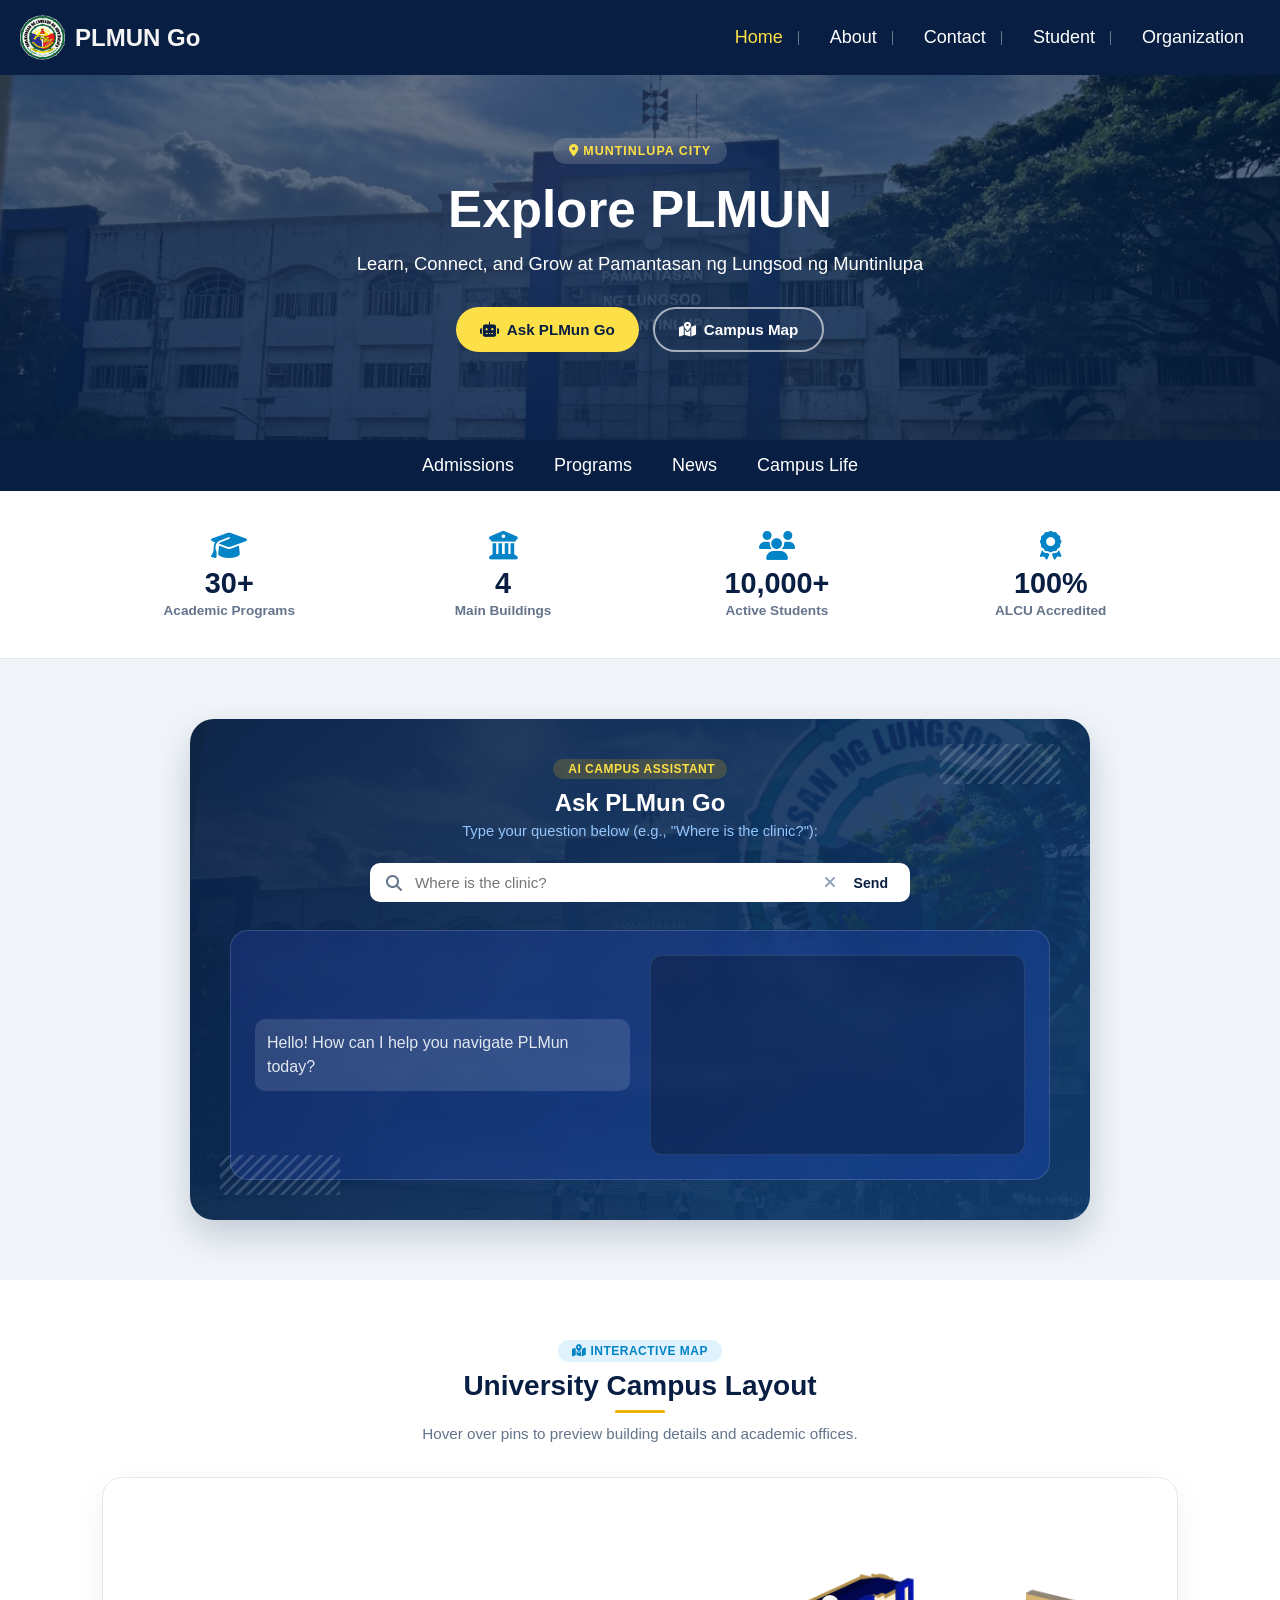
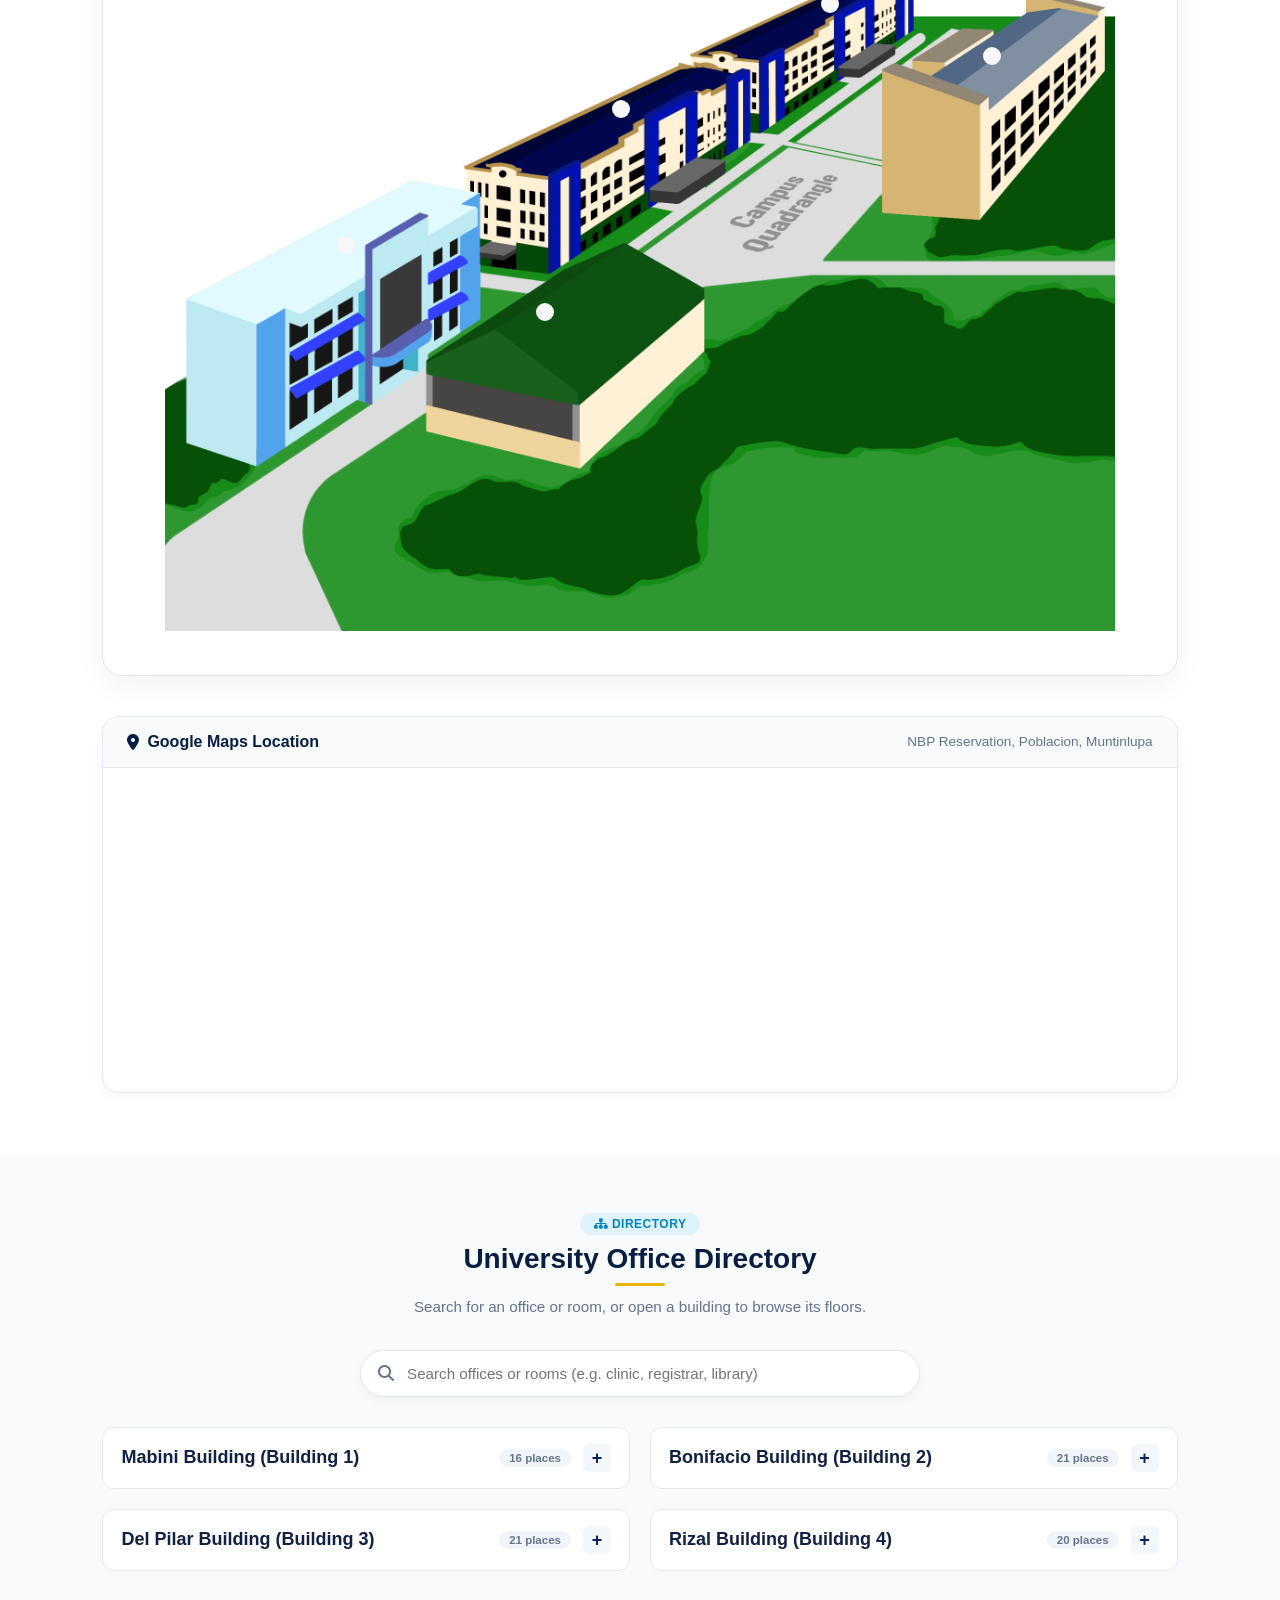
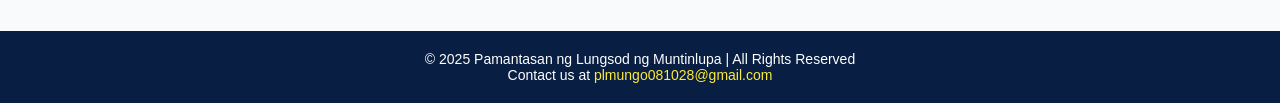
==== PLMUN Go/index.html @ b037046e "Admin" ====
<!DOCTYPE html>
<html lang="en">
<head>
  <meta charset="UTF-8">
  <meta name="viewport" content="width=device-width, initial-scale=1.0">
  <meta property="og:type" content="website">
  <meta property="og:title" content="PLMUN Go">
  <meta property="og:description" content="Your campus guide for Pamantasan ng Lungsod ng Muntinlupa: programs, admissions, campus map and more.">
  <meta property="og:image" content="https://plmun-go.plmungo081028.workers.dev/images/admin.png">
  <meta property="og:url" content="https://plmun-go.plmungo081028.workers.dev/">
  <meta name="twitter:card" content="summary_large_image">
  <title>PLMUN GO</title>
  <link rel="stylesheet" href="style.css">
     <link rel="icon" type="image/png" href="images/plmunlogo.png">
  <!-- FontAwesome Icons -->
  <link rel="stylesheet" href="https://cdnjs.cloudflare.com/ajax/libs/font-awesome/6.4.0/css/all.min.css">
</head>

<body class="home">
  <div class="container">
    <div class="wrapper">

      <!-- Top Navigation -->
      <nav class="top-nav">
        <div class="logo">
          <img src="images/plmunlogo.png" alt="logo" class="logo-icon">
          <h1>PLMUN Go</h1>
        </div>

        <div class="nav-toggle">
          <span></span>
          <span></span>
          <span></span>
        </div>

        <div class="nav-links">
          <a href="index.html" class="active">Home</a> 
          <a href="about.html">About</a>
          <a href="contact.html">Contact</a>
          <a href="student.html">Student</a>
          <a href="organization.html">Organization</a>
        </div>
      </nav>

      <!-- Hero Section -->
      <section class="home-hero">
        <div class="home-hero-content">
          <span class="home-hero-tag"><i class="fa-solid fa-location-dot"></i> MUNTINLUPA CITY</span>
          <h1>Explore PLMUN</h1> 
          <p>Learn, Connect, and Grow at Pamantasan ng Lungsod ng Muntinlupa</p>

          <div class="home-hero-actions">
            <a href="#ask" class="hero-btn primary"><i class="fa-solid fa-robot"></i> Ask PLMun Go</a>
            <a href="#campus-map" class="hero-btn ghost"><i class="fa-solid fa-map-location-dot"></i> Campus Map</a>
          </div>
        </div>
      </section>

      <!-- Lower Navigation Bar -->
      <nav class="home-link-bar">
        <a href="admissions.html">Admissions</a>
        <a href="programs.html">Programs</a>
        <a href="news.html">News</a>
        <a href="campuslife.html">Campus Life</a>
      </nav>

      <!-- 1. STATS METRICS RIBBON (ADDITION TO BREAK THE BLAND LOOK) -->
      <section class="stats-ribbon">
        <div class="stat-box">
          <i class="fa-solid fa-graduation-cap"></i>
          <span class="stat-num">30+</span>
          <span class="stat-label">Academic Programs</span>
        </div>
        <div class="stat-box">
          <i class="fa-solid fa-building-columns"></i>
          <span class="stat-num">4</span>
          <span class="stat-label">Main Buildings</span>
        </div>
        <div class="stat-box">
          <i class="fa-solid fa-users"></i>
          <span class="stat-num">10,000+</span>
          <span class="stat-label">Active Students</span>
        </div>
        <div class="stat-box">
          <i class="fa-solid fa-award"></i>
          <span class="stat-num">100%</span>
          <span class="stat-label">ALCU Accredited</span>
        </div>
      </section>

      <!-- 2. AI ASSISTANT SECTION -->
      <section class="ai-section-wrapper" id="ask">
        <div class="ai-card-wrapper">
          <div class="ai-title-block">
            <span class="badge-pill"><i class="fa-solid fa-sparkles"></i> AI CAMPUS ASSISTANT</span>
            <h2>Ask PLMun Go</h2>
            <p>Type your question below (e.g., "Where is the clinic?"):</p>
          </div>

          <!-- Input Bar -->
          <div class="ai-search-bar">
            <i class="fa-solid fa-magnifying-glass search-icon"></i>
            <input type="text" id="user-input" placeholder="Where is the clinic?" autocomplete="off">
            <button type="button" id="clear-btn" class="clear-icon" title="Clear text"><i class="fa-solid fa-xmark"></i></button>
            <button type="button" id="send-button" class="send-btn">Send</button>
          </div>

          <!-- 50/50 Split Box -->
          <div class="ai-result-box">
            <div class="ai-text-side">
              <p id="ai-response">Hello! How can I help you navigate PLMun today?</p>
            </div>
            
            <div class="ai-image-side" id="ai-image-container">
              <div id="ai-image" class="image-wrapper"></div>
            </div>
          </div>
        </div>
      </section>

      <!-- 3. CAMPUS MAP SECTION -->
      <section class="campus-map-section" id="campus-map">
        <div class="section-title-center">
          <span class="section-badge"><i class="fa-solid fa-map-location-dot"></i> INTERACTIVE MAP</span>
          <h2>University Campus Layout</h2>
          <div class="title-line"></div>
          <p>Hover over pins to preview building details and academic offices.</p>
        </div>

        <div class="map-wrapper-card">
          <div class="map-wrapper">
            <img src="images/finalmap.png" alt="Campus Map" class="campus-map-img">

            <!-- PINS -->
            <div class="map-pin" data-title="Bonifacio Building" data-image="images/admin.png" data-desc="Academic Building 2" style="top: 28%; left: 48%;"></div>
            <div class="map-pin" data-title="Del Pilar Building" data-image="images/Building2.png" data-desc="Academic Building 3" style="top: 14%; left: 70%;"></div>
            <div class="map-pin" data-title="University Gymnasium" data-image="images/gym.jpg" style="top: 55%; left: 40%;"></div>
            <div class="map-pin" data-title="Rizal Building" data-image="images/Research Building.png" data-desc="Academic Building 4" style="top: 21%; left: 87%;"></div>
            <div class="map-pin" data-title="Mabini Building" data-image="images/Building3.png" data-desc="Academic Building 1" style="top: 46%; left: 19%;"></div>
                 
            <!-- POPUP -->
            <div class="map-popup" id="mapPopup">
              <img id="popupImg" src="">
              <h3 id="popupTitle"></h3>
              <p id="popupDesc"></p>
            </div>
          </div>
        </div>

        <!-- Google Maps Embed Card -->
        <div class="google-map-card">
          <div class="gmap-header">
            <h4><i class="fa-solid fa-location-dot"></i> Google Maps Location</h4>
            <span>NBP Reservation, Poblacion, Muntinlupa</span>
          </div>
          <iframe
            src="https://www.google.com/maps?q=Pamantasan+ng+Lungsod+ng+Muntinlupa&output=embed"
            width="100%"
            height="320"
            style="border:0;"
            allowfullscreen=""
            loading="lazy"
            referrerpolicy="no-referrer-when-downgrade">
          </iframe>
        </div>
      </section>

      <!-- 4. OFFICE DIRECTORY -->
      <section class="office-directory-section">
        <div class="section-title-center">
          <span class="section-badge"><i class="fa-solid fa-sitemap"></i> DIRECTORY</span>
          <h2 class="directory-title">University Office Directory</h2>
          <div class="title-line"></div>
          <p>Search for an office or room, or open a building to browse its floors.</p>
        </div>

        <!-- Directory Search -->
        <div class="directory-search">
          <i class="fa-solid fa-magnifying-glass"></i>
          <input type="text" id="directory-search" placeholder="Search offices or rooms (e.g. clinic, registrar, library)" autocomplete="off">
          <button type="button" id="directory-clear" class="directory-clear" title="Clear search" hidden><i class="fa-solid fa-xmark"></i></button>
        </div>

        <div class="office-directory-grid">

          <!-- Mabini Building -->
          <div class="building-card">
            <button class="building-header">
              Mabini Building (Building 1)
              <span class="building-icon">+</span>
            </button>
            <div class="building-content">
              <details>
                <summary>First Floor</summary>
                <ul>
                  <li>Office of the University Registrar</li>
                  <li>Treasury Office</li>
                </ul>
              </details>
              <details>
                <summary>Second Floor</summary>
                <ul>
                  <li>Office of Student Affairs</li>
                  <li>Center for Guidance & Counseling Services</li>
                  <li>Center for Internship, Placement & Alumni Affairs</li>
                  <li>Center for Sports & Athletics Development</li>
                  <li>Center for Culture and the Arts</li>
                  <li>Prefect for Student Organizations</li>
                  <li>Prefect of Discipline</li>
                  <li>Command Center</li>
                </ul>
              </details>
              <details>
                <summary>Third Floor</summary>
                <ul>
                  <li>University Student Council Office</li>
                  <li>The Warden Publication</li>
                  <li>Cultural Hall</li>
                  <li>PLMun Chorale Room</li>
                  <li>Design Center for Nation Building</li>
                  <li>Reserve Officers Training Corps</li>
                </ul>
              </details>
            </div>
          </div>

          <!-- Bonifacio Building -->
          <div class="building-card">
            <button class="building-header">
              Bonifacio Building (Building 2)
              <span class="building-icon">+</span>
            </button>
            <div class="building-content">
              <details>
                <summary>First Floor</summary>
                <ul>
                  <li>Office of the AVP for Administration</li>
                  <li>Office of the Building Administrator</li>
                  <li>University Admission Center</li>
                  <li>University Business Center</li>
                  <li>Records Management Office</li>
                  <li>Supply & Property Management Office</li>
                  <li>Soroptimist International Alabang Hall</li>
                  <li>Executive Lounge</li>
                  <li>Medical & Dental Clinic</li>
                  <li>Criminalistic Laboratories</li>
                </ul>
              </details>
              <details>
                <summary>Second Floor</summary>
                <ul>
                  <li>Office of the AVP for Technology Integration</li>
                  <li>Information Communication Technology Office</li>
                  <li>CITCS Faculty and Dean's Office</li>
                  <li>Computer Laboratories 1 to 8</li>
                  <li>Speech Laboratory</li>
                </ul>
              </details>
              <details>
                <summary>Third Floor</summary>
                <ul>
                  <li>CAS Faculty and Dean's Office</li>
                  <li>Psychology Laboratory</li>
                  <li>Studio Theater</li>
                  <li>Radio Room</li>
                </ul>
              </details>
              <details>
                <summary>Fourth Floor</summary>
                <ul>
                  <li>CTE Faculty and Dean's Office</li>
                  <li>Audio Visual Room</li>
                </ul>
              </details>
            </div>
          </div>

          <!-- Del Pilar Building -->
          <div class="building-card">
            <button class="building-header">
              Del Pilar Building (Building 3)
              <span class="building-icon">+</span>
            </button>
            <div class="building-content">
              <details>
                <summary>First Floor</summary>
                <ul>
                  <li>Office of the University President</li>
                  <li>Office of the Vice President for Academic Affairs</li>
                  <li>Office of the Vice President for Administration & Finance</li>
                  <li>Office of the Vice President for Students' Life and Development</li>
                  <li>Office of the AVP for Finance</li>
                  <li>Accounting Office</li>
                  <li>Office of the University Secretary</li>
                  <li>Center for Planning & Development Services</li>
                  <li>Center for Marketing & Corporate Communications</li>
                  <li>Center for Quality Management & Development</li>
                  <li>University Board Room</li>
                  <li>Emerald Hall</li>
                  <li>Students Lounge</li>
                </ul>
              </details>
              <details>
                <summary>Second Floor</summary>
                <ul>
                  <li>Center for Multimedia & Laboratory Management</li>
                  <li>Technical Room</li>
                </ul>
              </details>
              <details>
                <summary>Third Floor</summary>
                <ul>
                  <li>CBA Faculty and Dean's Office</li>
                  <li>Simulation Room</li>
                  <li>Health & Fitness Room 1</li>
                </ul>
              </details>
              <details>
                <summary>Fourth Floor</summary>
                <ul>
                  <li>Biology, Physics & Chemistry Laboratories</li>
                  <li>Health & Fitness Room 2</li>
                </ul>
              </details>
              <details>
                <summary>Fifth Floor</summary>
                <ul>
                  <li>Lecture Rooms</li>
                </ul>
              </details>
            </div>
          </div>

          <!-- Rizal Building -->
          <div class="building-card">
            <button class="building-header">
              Rizal Building (Building 4)
              <span class="building-icon">+</span>
            </button>
            <div class="building-content">
              <details>
                <summary>First Floor</summary>
                <ul>
                  <li>Innovation Hub</li>
                  <li>University Library</li>
                  <li>General Services Office</li>
                </ul>
              </details>
              <details>
                <summary>Second Floor</summary>
                <ul>
                  <li>CCTV Room & Security Office</li>
                  <li>Institute of Public Policy & Governance</li>
                  <li>Institute of Integrated Development Education</li>
                  <li>CCJ Faculty & Dean's Office</li>
                  <li>Office of the VPREQALIA</li>
                  <li>College of Graduate Studies</li>
                  <li>Human Resource Development and Management Office</li>
                  <li>Gender & Development Office</li>
                </ul>
              </details>
              <details>
                <summary>Third Floor</summary>
                <ul>
                  <li>Heroes Hall
                    <ul>
                      <li>Melchora Aquino Hall</li>
                      <li>Gabriela Silang Hall</li>
                      <li>Josefa Llanes Escoda Hall</li>
                      <li>Sultan Kudarat Hall</li>
                      <li>Gregorio Del Pilar Hall</li>
                      <li>GOMBURZA Hall</li>
                      <li>Antonio Luna Hall</li>
                      <li>Graciano Lopez-Jaena Hall</li>
                    </ul>
                  </li>
                </ul>
              </details>
              <details>
                <summary>Fourth Floor</summary>
                <ul>
                  <li>College of Medicine</li>
                </ul>
              </details>
            </div>
          </div>

        </div>

        <p id="directory-empty" class="directory-empty" hidden>
          No offices found. Try another keyword, like "clinic", "registrar" or "library".
        </p>
      </section>

      <!-- Footer -->
      <footer>
        <p>© 2025 Pamantasan ng Lungsod ng Muntinlupa | All Rights Reserved</p>
        <p>Contact us at <a href="https://mail.google.com/mail/?view=cm&fs=1&to=plmungo081028@gmail.com" target="_blank">plmungo081028@gmail.com</a></p>
      </footer>

      
    </div>
  </div>

  <!-- JavaScript -->
  <!-- JAVASCRIPT LOGIC (MODULAR & SHORTENED ROOM DIRECTORY) -->
  <script>
    document.addEventListener('DOMContentLoaded', () => {

      // ==========================================
      // 1. AI ASSISTANT FEATURE (MODULAR DIRECTORY)
      // ==========================================
      const userInput = document.getElementById('user-input');
      const sendButton = document.getElementById('send-button');
      const clearButton = document.getElementById('clear-btn');
      const aiResponseDiv = document.getElementById('ai-response');
      const aiImageDiv = document.getElementById('ai-image');

      // Central Campus Location Directory (Data Object)
      const campusDirectory = {
        // --- BONIFACIO BUILDING (Building 2) ---
        "clinic": {
          text: "🏥 Medical & Dental Clinic: 1st floor, Bonifacio Building (Building 2).",
          image: "images/clinic.png"
        },
        "admission": {
          text: "📋 University Admission Center: 1st floor, Bonifacio Building (Building 2).",
          image: "images/admin.png"
        },
        "ict": {
          text: "💻 ICT Office & Computer Labs 1-8: 2nd floor, Bonifacio Building (Building 2).",
          image: "images/admin.png"
        },
        "citcs": {
          text: "🖥️ CITCS Faculty & Dean's Office: 2nd floor, Bonifacio Building (Building 2).",
          image: "images/admin.png"
        },
        "cas": {
          text: "🎭 CAS Faculty & Studio Theater: 3rd floor, Bonifacio Building (Building 2).",
          image: "images/admin.png"
        },

        // --- MABINI BUILDING (Building 1) ---
        "registrar": {
          text: "📝 Office of the Registrar: 1st floor, Mabini Building (Building 1).",
          image: "images/Building3.png"
        },
        "treasury": {
          text: "💳 Treasury Office: 1st floor, Mabini Building (Building 1).",
          image: "images/Building3.png"
        },
        "osa": {
          text: "🤝 Office of Student Affairs (OSA): 2nd floor, Mabini Building (Building 1).",
          image: "images/Building3.png"
        },
        "usc": {
          text: "🏛️ University Student Council (USC) Office: 3rd floor, Mabini Building (Building 1).",
          image: "images/Building3.png"
        },

        // --- RIZAL BUILDING (Building 4) ---
        "library": {
          text: "📚 University Library & Innovation Hub: 1st floor, Rizal Building (Building 4).",
          image: "images/Research Building.png"
        },
        "hr": {
          text: "👔 Human Resource Office: 2nd floor, Rizal Building (Building 4).",
          image: "images/Research Building.png"
        },
        "heroes hall": {
          text: "🎓 Heroes Hall (Function Rooms): 3rd floor, Rizal Building (Building 4).",
          image: "images/Research Building.png"
        },

        // --- DEL PILAR BUILDING (Building 3) ---
        "president": {
          text: "👑 Office of the University President: 1st floor, Del Pilar Building (Building 3).",
          image: "images/Building2.png"
        },
        "cba": {
          text: "📊 CBA Faculty & Dean's Office: 3rd floor, Del Pilar Building (Building 3).",
          image: "images/Building2.png"
        },

        // --- GENERAL UTILITIES ---
        "gym": {
          text: "🏀 University Gymnasium: Located at the central campus ground.",
          image: "images/gym.jpg"
        },
        "restroom": {
          text: "Restroom / Comfort Room: Ground floor of Bonifacio Building near the main lobby.",
          image: "images/admin.png"
        },
        "comfort room": {
          text: "Restroom / Comfort Room: Ground floor of Bonifacio Building near the main lobby.",
          image: "images/admin.png"
        }
      };

      // Unified Search Processor
      function processUserQuestion() {
        if (!userInput) return;
        const query = userInput.value.toLowerCase().trim();
        if (!query) return;

        let foundMatch = false;
        aiImageDiv.innerHTML = ""; // Clear existing image

        for (let key in campusDirectory) {
          if (query.includes(key)) {
            const location = campusDirectory[key];
            
            aiResponseDiv.textContent = location.text;
            
            if (location.image) {
              const img = document.createElement("img");
              img.src = location.image;
              img.alt = key;
              img.className = "ai-facility-image";
              aiImageDiv.appendChild(img);
            }

            foundMatch = true;
            break;
          }
        }

        if (!foundMatch) {
          aiResponseDiv.textContent = "❓ Sorry, I don't have information for that exact room. Try searching for: clinic, library, registrar, admission, citcs, treasury, or president.";
        }
      }

      if (sendButton) sendButton.addEventListener('click', processUserQuestion);
      if (userInput) {
        userInput.addEventListener('keypress', (e) => {
          if (e.key === 'Enter') processUserQuestion();
        });
      }
      if (clearButton) {
        clearButton.addEventListener('click', () => {
          userInput.value = "";
          aiResponseDiv.textContent = "Hello! How can I help you navigate PLMun today?";
          aiImageDiv.innerHTML = "";
          userInput.focus();
        });
      }

      // ==========================================
      // 2. CAMPUS MAP PIN HOVER FEATURE
      // ==========================================
      const mapPins = document.querySelectorAll('.map-pin');
      const mapPopup = document.getElementById('mapPopup');
      const popupImg = document.getElementById('popupImg');
      const popupTitle = document.getElementById('popupTitle');
      const popupDesc = document.getElementById('popupDesc');

      if (mapPins.length > 0 && mapPopup) {
        mapPins.forEach(pin => {
          pin.addEventListener('mouseenter', () => {
            const title = pin.getAttribute('data-title');
            const image = pin.getAttribute('data-image');
            const desc = pin.getAttribute('data-desc') || '';

            if (popupTitle) popupTitle.textContent = title;
            if (popupImg) popupImg.src = image;
            if (popupDesc) popupDesc.textContent = desc;
            
            mapPopup.style.display = 'block';
            mapPopup.style.top = (pin.offsetTop - 120) + 'px';
            mapPopup.style.left = (pin.offsetLeft + 10) + 'px';
          });

          pin.addEventListener('mouseleave', () => {
            mapPopup.style.display = 'none';
          });
        });
      }

    });
  </script>

<script src="script.js"></script>

</body>
</html>
---- PLMUN Go/style.css ----
/* General reset */
* {
  margin: 0;
  padding: 0;
  box-sizing: border-box;
  font-family: 'Poppins', sans-serif;
}

html {
  overflow-y: scroll;
}


body {
  display: flex;
  flex-direction: column;
  min-height: 100vh;
  background-color: #f9fafb;
  overflow-x: hidden;
}

main {
  flex: 1;
}

/* WRAPPER */
.wrapper {
  max-width: 2000px;
  margin: 0 auto;
  background: #fff;
}

.top-nav {
  position: fixed;
  top: 0;
  left: 0;
  width: 100%;
  display: flex;
  justify-content: space-between;
  align-items: center;
  padding: 15px 20px; /* Reduced from 40px to 20px to move elements closer to the edges */
  background-color: #081e42;
  z-index: 1000;
  transition: background 0.3s ease, box-shadow 0.3s ease;
}

.top-nav.scrolled {
    background: linear-gradient(
        to bottom,
        rgba(220, 225, 232, 0.88) 0%,
        rgba(134, 164, 206, 0.65) 55%,
        rgba(47, 75, 114, 0.15) 100%
    );

    backdrop-filter: blur(14px);
    -webkit-backdrop-filter: blur(14px);

    /* border-bottom removed here */
    box-shadow: 0 4px 18px rgba(8, 30, 66, 0.08);
}

/* HAMBURGER BARS WHEN SCROLLED (dark, so they stay visible on the light bar) */
.top-nav.scrolled .nav-toggle span {
  background: #081e42;
}

/* LOGO TEXT */
.top-nav.scrolled .logo h1 {
  color: #081e42;
}

/* NAV LINKS */
.top-nav.scrolled .nav-links a {
  color: #081e42;
}

/* ACTIVE LINK */
.top-nav.scrolled .nav-links a.active {
  color: #D5A900;
}


.top-nav {
  background-color: #081e42;
}

.logo {
  display: flex;
  align-items: center;
  gap: 10px;
}

.logo-icon {
  width: 45px;
  height: 45px;
}

.top-nav h1 {
  color: #f5f5f5;
}

.top-nav .nav-links {
  display: flex;
  flex-wrap: wrap;
  gap: 15px;
}

.top-nav .nav-links a {
  color: white;
  text-decoration: none;
  font-size: 18px;
}

.top-nav .nav-links a:hover {
  color: #ffd700;
}

.nav-toggle {
  display: none;
  flex-direction: column;
  gap: 6px; 
  cursor: pointer;
  z-index: 1001;
}

.nav-toggle span {
  display: block;
  height: 3px;
  width: 25px;
  background: white;
  border-radius: 2px;
  margin: 0; /* Clears any lingering margins that break the X alignment */
  transition: all 0.3s ease-in-out;
  transform-origin: center; /* Forces the rotation to pivot exactly in the middle */
}

/* Transforms the 3 lines into an "X" */
.nav-toggle.active span:nth-child(1) {
  transform: translateY(8px) rotate(45deg);
}

.nav-toggle.active span:nth-child(2) {
  opacity: 0; 
}

.nav-toggle.active span:nth-child(3) {
  transform: translateY(-8px) rotate(-45deg);
}

@media (max-width: 768px) {
  .nav-toggle {
    display: flex;
  }

  .top-nav .nav-links {
    display: none;
    flex-direction: column;
    width: 100%;
    gap: 10px;
    background-color: rgba(8, 30, 66, 0.95);
    position: absolute;
    top: 60px;
    left: 0;
    padding: 10px 0;
  }

  .top-nav .nav-links.active {
    display: flex;
  }

  .top-nav .nav-links a {
    margin: 5px 20px;
    font-size: 16px;
  }
}

/* HERO SECTION */
.hero {
  background-image: url('images/plmun.png');
  background-size: cover;
  background-position: center;
  height: 40vh;
  min-height: 250px;
  display: flex;
  align-items: center;
  justify-content: center;
  position: relative;
  color: white;
  text-align: center;
  padding: 0 10px;
  padding-top: 30px; 
}

.hero::before {
  content: "";
  position: absolute;
  inset: 0;
  background: rgba(0, 0, 0, 0.4);
}

.hero-text {
  position: relative;
  z-index: 1;
  max-width: 90%;
}

.hero-text h1 {
  font-size: 3em;
}

.hero-text p {
  font-size: 1.2em;
}

/* HERO SECTION RESPONSIVE */
@media (max-width: 768px) {
  .hero {
    padding-top: 60px; /* slightly smaller padding on phones */
  }

  .hero-text h1 {
    font-size: 1.8em;
  }

  .hero-text p {
    font-size: 1em;
  }
}

/* LOWER NAV */
.lower-nav {
  background-color: #081e42;
  display: flex;
  justify-content: center;
  flex-wrap: wrap;
  gap: 40px;
  padding: 15px 0;
}

.lower-nav a {
  color: white;
  text-decoration: none;
  font-size: 18px;
  font-weight: 500;
  transition: color 0.3s;
}

.lower-nav a:hover {
  color: #ffd700;
}

/*.lower-nav {
  background-color: #081e42;
  height: 40px; 
  width: 100%;
}*/

@media (max-width: 768px) {
  .lower-nav {
    display: flex;
    justify-content: center; 
    flex-wrap: wrap;         
    padding: 10px 15px;
    gap: 15px;               
  }

  .lower-nav a {
    flex: 0 0 auto;
    font-size: 14px; /* Increased text size */
    white-space: nowrap;
    margin: 0;
  }

  .lower-nav::-webkit-scrollbar {
    display: none;
  }
}

/* ABOUT SECTION */
.about {
  padding: 35px 10%;
  background-color: #f4f4f4;
  text-align: center;
}

.about h1 {
  color: #081e42;
  margin-bottom: 3px;
}

.campus-map-img {
  width: 100%;
  max-width: 950px;
  height: auto;
  display: block;
  margin: 20px auto;
}

/* MAP WRAPPER AND PINS */
.map-wrapper {
  position: relative;
  display: inline-block;
}

.map-pin {
  width: 18px;
  height: 18px;
  background: rgb(247, 247, 247);
  border-radius: 50%;
  position: absolute;
  cursor: pointer;
  transform: translate(-50%, -50%);
  transition: transform 0.2s ease;
  animation: pulse 1.3s infinite ease-out;
}

.map-pin:hover {
  transform: scale(1.3) translate(-50%, -50%);
}

@keyframes pulse {
  0% {
    box-shadow: 0 0 0 0 rgba(77, 106, 142, 0.6);
  }
  70% {
    box-shadow: 0 0 0 15px rgba(10, 58, 117, 0);
  }
  100% {
    box-shadow: 0 0 0 0 rgba(10, 58, 117, 0);
  }
}

.map-popup {
  position: absolute;
  background: white;
  padding: 10px;
  border-radius: 10px;
  box-shadow: 0 4px 15px rgba(0,0,0,0.25);
  width: 230px;
  display: none;
  z-index: 999;
}

.map-popup.popup-left {
  left: auto;
  transform: translateX(calc(-100% - 30px)); /* Pulls the box entirely to the left of the pin */
}

.map-popup img {
  width: 100%;
  height: auto;
  border-radius: 8px;
  margin-bottom: 8px;
}

.map-wrapper {
  position: relative; /* Required for pin & popup positioning */
}

.map-popup {
  display: none; /* Hidden by default */
  position: absolute;
  z-index: 1000;
  background: #ffffff;
  border: 1px solid #ccc;
  padding: 10px;
  border-radius: 8px;
  box-shadow: 0 4px 8px rgba(0,0,0,0.2);
  pointer-events: none; /* Prevents flickering when hovering */
}

.map-popup img {
  max-width: 150px;
  height: auto;
  display: block;
  border-radius: 4px;
  margin-bottom: 5px;
}

/* `DIRECTORY SECTION */
/* Office Directory*/
.office-directory {
  margin: 40px 10%;
}

.office-directory.has-open-building {
  padding-bottom: 380px;
}

.directory-title {
  font-size: 32px;
  margin-bottom: 18px;
  font-weight: 700;
  color: #081e42;
  text-align: center;
}

/* 4. Directory Grid layout alignment */
.office-directory-grid {
  display: grid;
  grid-template-columns: repeat(2, 1fr);
  gap: 20px;
  align-items: start; /* Keeps neighboring card aligned to the top */
}

/* 1. Ensure building cards use static positioning and expand vertically */
.building-card {
  position: relative;
  background: #ffffff;
  border-radius: 12px;
  border: 1px solid #e2e8f0;
  overflow: hidden;
  height: auto !important; /* Allows height to expand dynamically */
  transition: all 0.3s ease;
}


/* Header looks like UMak: minimal, bold */
.building-header {
  width: 100%;
  padding: 16px 18px;
  text-align: left;
  background: #ffffff;
  border: none;
  font-size: 18px;
  font-weight: 700;
  color: #122048;
  display: flex;
  align-items: center;
  justify-content: space-between;
  cursor: pointer;
}

.building-header:hover {
  background-color: #ebf2c0;
}


/* plus/minus icon */
.building-icon {
  display: inline-block;
  width: 28px;
  height: 28px;
  line-height: 28px;
  text-align: center;
  font-weight: 700;
  border-radius: 6px;
  background: #f3f6fb;
  color: #0d2361;
  transition: transform 0.25s ease, background 0.25s ease;
}

/* WRAPPER (pushes footer) */
.building-content-wrapper {
  position: relative;
  overflow: visible;
  max-height: 0;
  transition: max-height 0.35s ease;
}

/* 2. Hidden content when card is closed */
.building-content {
  display: none;
  position: static !important; /* Removes absolute positioning */
  padding: 16px 20px;
  background: #ffffff;
  border-top: 1px solid #f1f5f9;
}

/* 3. Show content in standard document flow when active */
.building-card.active .building-content {
  display: block !important;
}

/* details (floor) styling — native but styled cleanly */
.building-content details {
  margin-bottom: 10px;
  background: transparent;
  border-radius: 6px;
  padding: 0;
}

.building-content summary {
  list-style: none;
  cursor: pointer;
  font-weight: 600;
  padding: 10px 12px;
  border-radius: 8px;
  background: #fafafa;
  border: 1px solid #eee;
  display: block;
}

.building-content summary::-webkit-details-marker {
  display: none;
}

.building-content details[open] summary {
  background: #fff;
  border-color: #e6eefc;
  box-shadow: 0 4px 12px rgba(10,45,120,0.04);
}

.building-content ul {
  margin: 8px 12px 12px 18px;
  padding: 0;
}

.building-content ul li {
  margin: 6px 0;
  color: #333;
  font-size: 15px;
}

.building-card {
  align-self: start;
}


/* Active state for header icon */
.building-card.active .building-icon {
  transform: rotate(45deg);
  background: #eaf1ff;
}

/* Responsive adjustment for phones */
@media (max-width: 768px) {
  .office-directory-grid {
    grid-template-columns: 1fr;
  }
}


/* ORGANIZATION IMAGES */
img {
  width: 100px;
  height: 100px;
}


/* FOOTER */
footer {
  width: 100%;
  background-color: #081e42;
  color: white;
  text-align: center;
  padding: 20px 0;  
  font-size: 14px;
  margin-top: auto;
}

footer a {
  color: #FFEB3B;
  text-decoration: none;
}

footer a:hover {
  text-decoration: underline;
}

/* CONTACT PAGE */
.contact-page {
  padding: 100px 8% 60px;
  background-color: #f8fafc;
}

/* --- Hero Banner --- */
.contact-hero {
  background: linear-gradient(135deg, #081e42 0%, #1e3a8a 60%, #0284c7 100%);
  color: #ffffff;
  padding: 45px 40px;
  border-radius: 20px;
  box-shadow: 0 15px 35px rgba(8, 30, 66, 0.15);
  margin-bottom: 40px;
}

.contact-tag {
  display: inline-block;
  background: rgba(255, 255, 255, 0.15);
  backdrop-filter: blur(8px);
  padding: 6px 14px;
  border-radius: 30px;
  font-size: 0.78rem;
  font-weight: 700;
  letter-spacing: 1px;
  margin-bottom: 16px;
  color: #fde047;
}

.contact-hero h1 {
  font-size: 2.4rem;
  margin-bottom: 12px;
}

.contact-hero p {
  font-size: 1.05rem;
  line-height: 1.7;
  max-width: 700px;
  opacity: 0.92;
}

/* --- Two-column layout --- */
.contact-grid {
  display: grid;
  grid-template-columns: 0.8fr 1.2fr;
  gap: 24px;
  align-items: start;
  margin-bottom: 40px;
}

/* --- Info cards --- */
.contact-info {
  display: flex;
  flex-direction: column;
  gap: 16px;
}

.info-card {
  background: #ffffff;
  padding: 22px 24px;
  border-radius: 16px;
  border: 1px solid #e2e8f0;
  box-shadow: 0 4px 12px rgba(0, 0, 0, 0.03);
  display: flex;
  gap: 16px;
  align-items: flex-start;
  transition: transform 0.3s ease, border-color 0.3s ease;
}

.info-card:hover {
  transform: translateY(-4px);
  border-color: #0284c7;
}

.info-icon {
  width: 48px;
  height: 48px;
  border-radius: 12px;
  display: flex;
  align-items: center;
  justify-content: center;
  font-size: 1.2rem;
  flex-shrink: 0;
}

.info-icon.blue { background: #e0f2fe; color: #0284c7; }
.info-icon.green { background: #dcfce7; color: #16a34a; }
.info-icon.purple { background: #f3e8ff; color: #9333ea; }

.info-card h3 {
  font-size: 1.05rem;
  color: #081e42;
  margin-bottom: 4px;
}

.info-card p {
  font-size: 0.92rem;
  color: #64748b;
  line-height: 1.55;
}

.info-card a {
  color: #0284c7;
  text-decoration: none;
  font-weight: 600;
}

.info-card a:hover {
  text-decoration: underline;
}

.contact-form-card {
  background: #ffffff;
  padding: 32px;
  border-radius: 18px;
  border: 1px solid #e2e8f0;
  box-shadow: 0 8px 25px rgba(0, 0, 0, 0.05);
}

.form-card-header {
  margin-bottom: 22px;
}

.form-card-header h2 {
  font-size: 1.5rem;
  color: #081e42;
  display: flex;
  align-items: center;
  gap: 10px;
}

.form-card-header p {
  color: #64748b;
  font-size: 0.95rem;
  margin-top: 4px;
}

.form-group {
  display: flex;
  flex-direction: column;
  gap: 10px; /* Increases the vertical space between the label and its input box */
  margin-bottom: 20px; /* Adds clear separation before the next label begins */
}

.contact-form-card label {
  font-weight: 600;
  font-size: 0.95rem; /* Slightly larger text for better readability */
  color: #081e42;
  letter-spacing: 0.5px; /* Adds a subtle horizontal gap between the letters */
}
/* ---------- */

.contact-form-card input,
.contact-form-card textarea {
  width: 100%;
  padding: 12px 14px;
  border: 1px solid #e2e8f0;
  border-radius: 10px;
  background: #f8fafc;
  font-size: 0.95rem;
  color: #0f172a;
  transition: border-color 0.3s ease, box-shadow 0.3s ease, background 0.3s ease;
}

.contact-form-card textarea {
  resize: none; /* This removes the adjustable corner handle entirely */
  min-height: 160px; /* Increases the default height so the box is already spacious */
}

.contact-form-card input:focus,
.contact-form-card textarea:focus {
  outline: none;
  background: #ffffff;
  border-color: #0284c7;
  box-shadow: 0 0 0 3px rgba(2, 132, 199, 0.15);
}

.contact-form-card .contact-submit {
  display: inline-flex;
  align-items: center;
  justify-content: center;
  gap: 10px;
  background: #0284c7;
  color: #ffffff;
  padding: 13px 24px;
  border-radius: 10px;
  font-size: 1rem;
  font-weight: 600;
  align-self: flex-start;
  transition: background 0.3s ease, transform 0.2s ease;
}

.contact-form-card .contact-submit:hover {
  background: #0369a1;
  color: #ffffff;
  transform: translateY(-2px);
}

/* Success / error message (shown by script.js) */
.contact-form-card .form-status {
  display: none;
  margin-top: 16px;
  padding: 12px 16px;
  background: #f8fafc;
  border: 1px solid #e2e8f0;
  border-radius: 10px;
  color: #16a34a;
  font-weight: 600;
  font-size: 0.95rem;
}

/* --- Responsive --- */
@media (max-width: 900px) {
  .contact-grid {
    grid-template-columns: 1fr;
  }
}

@media (max-width: 600px) {
  .contact-hero {
    padding: 32px 24px;
  }

  .contact-hero h1 {
    font-size: 1.9rem;
  }

  .contact-form-card {
    padding: 24px 20px;
  }

  .contact-form-card .contact-submit {
    width: 100%;
  }
}

/* RESPONSIVE FIXES */
@media (max-width: 1024px) {
  .hero-text h1 {
    font-size: 2.5em;
  }
}

@media (max-width: 768px) {
  .hero-text h1 {
    font-size: 2em;
  }

  .card {
    width: 90%;
    max-width: 280px;
  }

  .map-pin {
    width: 14px;
    height: 14px;
  }

  .map-popup {
    width: 180px;
    font-size: 14px;
  }
}

.google-maps-link {
  text-align: center;
  margin: 20px 0;
}

.google-maps-link a {
  display: inline-block;
  background-color: #081e42;
  color: white;
  padding: 12px 22px;
  border-radius: 8px;
  text-decoration: none;
  font-weight: 600;
  transition: 0.3s;
}

.google-maps-link a:hover {
  background-color: #ebf2c0;
  color: #081e42;
}


/* GOOGLE MAPS PREVIEW */
.google-map-preview {
  position: relative;
  width: 85%;
  max-width: 850px;
  margin: 30px auto;
  border-radius: 12px;
  overflow: hidden;
  box-shadow: 0 4px 15px rgba(0,0,0,0.12);
}

.google-map-preview iframe {
  display: block;
  width: 100%;
  height: 350px;
  border: none;
}

.open-maps-button {
  position: absolute;
  top: 15px;
  left: 15px;
  background: white;
  color: #333;
  padding: 12px 18px;
  border-radius: 6px;
  text-decoration: none;
  font-weight: 600;
  font-size: 14px;
  box-shadow: 0 2px 8px rgba(0,0,0,0.2);
  z-index: 2;
}

.open-maps-button:hover {
  background: #f1f1f1;
  color: #081e42;
}

/* AI FACILITY PHOTO */
.ai-facility-image {
    display: block;
    width: 100%;
    max-width: 450px;
    height: 250px;
    object-fit: cover;
    border-radius: 12px;
    margin-top: 15px;
    box-shadow: 0 4px 12px rgba(0, 0, 0, 0.12);
}


/* AI ASSISTANT - FLOATING PANEL OVER CAMPUS MAP */
.ai-section {
    position: relative;
    top: auto;
    left: auto;
    transform: none;
    z-index: 1;
    margin: 30px auto;

    width: 90%;
    max-width: 650px;
    padding: 18px;
    box-sizing: border-box;

    display: grid;
    grid-template-columns: 1fr 180px;
    gap: 12px;

    background: linear-gradient(135deg, rgba(8, 30, 66, 0.96), rgba(91, 75, 160, 0.94));
    color: white;
    border-radius: 18px;
    box-shadow: 0 8px 25px rgba(0, 0, 0, 0.25);
}

.ai-section h2,
.ai-section p {
    grid-column: 1 / -1;
    margin: 0;
}

.ai-section h2 {
    font-size: 20px;
}

.ai-section p {
    font-size: 13px;
    opacity: 0.9;
}

#user-input {
    grid-column: 1;
    width: 100%;
    min-width: 0;
    padding: 11px 13px;
    border: none;
    border-radius: 10px;
    box-sizing: border-box;
}

#send-button {
    grid-column: 2;
    grid-row: 3;
    padding: 10px 16px;
    border: none;
    border-radius: 10px;
    background: #ffffff;
    color: #081e42;
    font-weight: bold;
    cursor: pointer;
}

#ai-response {
    grid-column: 1;
    grid-row: 4;
    padding: 12px;
    background: rgba(255, 255, 255, 0.12);
    border-radius: 10px;
    line-height: 1.5;
    min-height: 65px;
}

#ai-image {
    grid-column: 2;
    grid-row: 4;
    min-width: 0;
}

.ai-facility-image {
    width: 100%;
    height: 130px;
    object-fit: cover;
    border-radius: 10px;
    margin: 0;
}

/* Keep the panel usable on smaller screens */
@media (max-width: 600px) {
    .ai-section {
        width: 94%;
        grid-template-columns: 1fr;
    }

    #user-input,
    #send-button,
    #ai-response,
    #ai-image {
        grid-column: 1;
        grid-row: auto;
    }
}

/* ==========================================================================
   ENHANCED ABOUT PAGE STYLES
   ========================================================================== */

.about-page {
  padding: 100px 8% 60px;
  background-color: #f8fafc;
  color: #1e293b;
}

.section-header {
  text-align: center;
  margin-bottom: 40px;
}

.section-header h2 {
  font-size: 2rem;
  color: #081e42;
  margin-bottom: 8px;
}

.section-header p {
  color: #64748b;
  font-size: 1rem;
}

/* --- Hero Section --- */
.about-hero {
  display: grid;
  grid-template-columns: 1.2fr 0.8fr;
  gap: 40px;
  align-items: center;
  background: #ffffff;
  padding: 40px;
  border-radius: 16px;
  box-shadow: 0 10px 30px rgba(0, 0, 0, 0.05);
  margin-bottom: 50px;
}

.badge {
  display: inline-block;
  background-color: #e0f2fe;
  color: #0284c7;
  font-weight: 600;
  font-size: 0.8rem;
  padding: 6px 14px;
  border-radius: 20px;
  margin-bottom: 12px;
  letter-spacing: 0.5px;
}

.hero-text h2 {
  font-size: 2.2rem;
  color: #081e42;
  margin-bottom: 16px;
  line-height: 1.2;
}

.hero-text p {
  font-size: 1.05rem;
  line-height: 1.7;
  color: #475569;
}

.hero-image {
  display: flex;
  justify-content: center;
}

.hero-image img {
  max-width: 260px;
  width: 100%;
  height: auto;
  filter: drop-shadow(0 10px 15px rgba(0,0,0,0.1));
}

/* --- History Timeline Section --- */
.history-section {
  margin-bottom: 60px;
}

.timeline {
  display: grid;
  grid-template-columns: repeat(auto-fit, minmax(280px, 1fr));
  gap: 24px;
  position: relative;
}

.timeline-item {
  background: #ffffff;
  padding: 28px;
  border-radius: 12px;
  border: 1px solid #e2e8f0;
  box-shadow: 0 4px 12px rgba(0, 0, 0, 0.03);
  transition: transform 0.3s ease, box-shadow 0.3s ease;
  position: relative;
}

.timeline-item:hover {
  transform: translateY(-5px);
  box-shadow: 0 12px 24px rgba(0, 0, 0, 0.08);
}

.timeline-icon {
  width: 48px;
  height: 48px;
  background: #081e42;
  color: #ffffff;
  border-radius: 10px;
  display: flex;
  align-items: center;
  justify-content: center;
  font-size: 1.2rem;
  margin-bottom: 16px;
}

.timeline-content .year {
  font-size: 0.85rem;
  font-weight: 700;
  color: #0284c7;
  text-transform: uppercase;
}

.timeline-content h3 {
  font-size: 1.25rem;
  color: #081e42;
  margin: 6px 0 10px;
}

.timeline-content p {
  font-size: 0.95rem;
  color: #64748b;
  line-height: 1.6;
}

/* --- Mission & Vision Grid --- */
.mv-section {
  display: grid;
  grid-template-columns: repeat(auto-fit, minmax(320px, 1fr));
  gap: 30px;
  margin-bottom: 60px;
}

.mv-card {
  padding: 36px;
  border-radius: 16px;
  color: #ffffff;
  box-shadow: 0 10px 25px rgba(0, 0, 0, 0.08);
}

.vision-card {
  background: linear-gradient(135deg, #0284c7 0%, #0369a1 100%);
}

.mission-card {
  background: linear-gradient(135deg, #081e42 0%, #0f172a 100%);
}

.mv-icon {
  font-size: 2rem;
  margin-bottom: 16px;
  opacity: 0.9;
}

.mv-card h3 {
  font-size: 1.6rem;
  margin-bottom: 12px;
}

.mv-card p {
  font-size: 1rem;
  line-height: 1.6;
  opacity: 0.95;
}

/* --- Core Values Grid --- */
.values-section {
  margin-bottom: 40px;
}

.values-grid {
  display: grid;
  grid-template-columns: repeat(auto-fit, minmax(180px, 1fr));
  gap: 20px;
}

.value-card {
  background: #ffffff;
  padding: 24px;
  border-radius: 12px;
  text-align: center;
  border: 1px solid #e2e8f0;
  box-shadow: 0 4px 10px rgba(0,0,0,0.03);
  transition: all 0.3s ease;
}

.value-card:hover {
  transform: translateY(-6px);
  border-color: #0284c7;
  box-shadow: 0 10px 20px rgba(2, 132, 199, 0.12);
}

.val-icon {
  width: 50px;
  height: 50px;
  background: #f0f9ff;
  color: #0284c7;
  border-radius: 50%;
  display: flex;
  align-items: center;
  justify-content: center;
  font-size: 1.3rem;
  margin: 0 auto 14px;
}

.value-card h4 {
  font-size: 1rem;
  color: #081e42;
  font-weight: 600;
}

/* Responsive adjustments */
@media (max-width: 768px) {
  .about-hero {
    grid-template-columns: 1fr;
    text-align: center;
  }
  
  .hero-image {
    order: -1;
  }
  
  .mv-section {
    grid-template-columns: 1fr;
  }
}

/* ==========================================================================
   STUDENT LIFE PAGE STYLES (PORTAL & DASHBOARD DESIGN)
   ========================================================================== */

.student-page {
  padding: 100px 8% 60px;
  background-color: #f1f5f9;
}

.student-section {
  margin-bottom: 50px;
}

.section-title {
  margin-bottom: 24px;
}

.section-title h2 {
  font-size: 1.8rem;
  color: #081e42;
  display: flex;
  align-items: center;
  gap: 12px;
}

.icon-gold {
  color: #eab308;
}

.section-title p {
  color: #64748b;
  font-size: 0.98rem;
  margin-top: 4px;
}

/* --- Hero Banner --- */
.student-hero {
  background: linear-gradient(135deg, #081e42 0%, #1e3a8a 60%, #0284c7 100%);
  color: #ffffff;
  padding: 45px 40px;
  border-radius: 20px;
  box-shadow: 0 15px 35px rgba(8, 30, 66, 0.15);
  margin-bottom: 40px;
  position: relative;
  overflow: hidden;
}

.student-tag {
  display: inline-block;
  background: rgba(255, 255, 255, 0.15);
  backdrop-filter: blur(8px);
  padding: 6px 14px;
  border-radius: 30px;
  font-size: 0.78rem;
  font-weight: 700;
  letter-spacing: 1px;
  margin-bottom: 16px;
  color: #fde047;
}

.hero-content h1 {
  font-size: 2.4rem;
  margin-bottom: 14px;
}

.hero-content p {
  font-size: 1.05rem;
  line-height: 1.7;
  max-width: 850px;
  opacity: 0.92;
}

.quick-highlights {
  display: flex;
  flex-wrap: wrap;
  gap: 12px;
  margin-top: 24px;
}

.pill-badge {
  background: rgba(255, 255, 255, 0.1);
  border: 1px solid rgba(255, 255, 255, 0.2);
  padding: 8px 16px;
  border-radius: 20px;
  font-size: 0.88rem;
  display: flex;
  align-items: center;
  gap: 8px;
}

/* --- Academic Support Cards --- */
.support-grid {
  display: grid;
  grid-template-columns: repeat(auto-fit, minmax(280px, 1fr));
  gap: 24px;
}

.support-card {
  background: #ffffff;
  padding: 30px;
  border-radius: 16px;
  box-shadow: 0 4px 15px rgba(0, 0, 0, 0.03);
  border: 1px solid #e2e8f0;
  transition: all 0.3s ease;
  position: relative;
  overflow: hidden;
}

.support-card::before {
  content: '';
  position: absolute;
  top: 0;
  left: 0;
  width: 100%;
  height: 4px;
  background: #0284c7;
  opacity: 0;
  transition: opacity 0.3s ease;
}

.support-card:hover {
  transform: translateY(-6px);
  box-shadow: 0 12px 25px rgba(0, 0, 0, 0.08);
}

.support-card:hover::before {
  opacity: 1;
}

.support-icon {
  width: 52px;
  height: 52px;
  border-radius: 12px;
  display: flex;
  align-items: center;
  justify-content: center;
  font-size: 1.3rem;
  margin-bottom: 18px;
}

.support-icon.blue { background: #e0f2fe; color: #0284c7; }
.support-icon.green { background: #dcfce7; color: #16a34a; }
.support-icon.purple { background: #f3e8ff; color: #9333ea; }

.support-card h3 {
  color: #081e42;
  font-size: 1.25rem;
  margin-bottom: 10px;
}

.support-card p {
  color: #64748b;
  font-size: 0.95rem;
  line-height: 1.6;
}

/* --- Scholarship Cards --- */
.scholarship-container {
  display: flex;
  flex-direction: column;
  gap: 16px;
}

.scholar-item {
  background: #ffffff;
  padding: 22px 28px;
  border-radius: 14px;
  display: flex;
  align-items: center;
  gap: 20px;
  border: 1px solid #e2e8f0;
  box-shadow: 0 2px 8px rgba(0,0,0,0.02);
  transition: transform 0.2s ease, border-color 0.2s ease;
}

.scholar-item:hover {
  transform: translateX(6px);
  border-color: #3b82f6;
}

.scholar-badge {
  width: 48px;
  height: 48px;
  background: #fef3c7;
  color: #d97706;
  border-radius: 50%;
  display: flex;
  align-items: center;
  justify-content: center;
  font-size: 1.2rem;
  flex-shrink: 0;
}

.scholar-details h3 {
  font-size: 1.1rem;
  color: #081e42;
  margin-bottom: 2px;
}

.scholar-details .sub-text {
  display: inline-block;
  font-size: 0.78rem;
  font-weight: 700;
  color: #2563eb;
  text-transform: uppercase;
  margin-bottom: 6px;
}

.scholar-details p {
  font-size: 0.92rem;
  color: #64748b;
  line-height: 1.5;
}

/* --- Campus Experience Banner --- */
.campus-experience-banner {
  background: #0f172a;
  color: #ffffff;
  padding: 40px;
  border-radius: 18px;
  text-align: center;
  box-shadow: 0 10px 25px rgba(0,0,0,0.1);
}

.banner-text h2 {
  font-size: 1.8rem;
  margin-bottom: 12px;
  color: #38bdf8;
}

.banner-text p {
  max-width: 700px;
  margin: 0 auto 20px;
  color: #94a3b8;
  font-size: 1.05rem;
  line-height: 1.6;
}

.banner-motto {
  display: inline-block;
  background: #0284c7;
  color: #ffffff;
  font-weight: 700;
  padding: 10px 24px;
  border-radius: 30px;
  letter-spacing: 0.5px;
}

/* Responsive */
@media (max-width: 768px) {
  .scholar-item {
    flex-direction: column;
    align-items: flex-start;
  }
}

/* ==========================================================================
   EQUAL 4-PHOTO GALLERY GRID
   ========================================================================== */

.equal-grid {
  display: grid;
  grid-template-columns: repeat(2, 1fr);
  gap: 20px;
}

.equal-item {
  position: relative;
  height: 240px;
  border-radius: 16px;
  overflow: hidden;
  box-shadow: 0 4px 15px rgba(0, 0, 0, 0.05);
  border: 1px solid #e2e8f0;
}

.equal-item img {
  width: 100%;
  height: 100%;
  object-fit: cover;
  display: block;
  transition: transform 0.4s ease;
}

.equal-item:hover img {
  transform: scale(1.06);
}

.equal-overlay {
  position: absolute;
  inset: 0;
  background: linear-gradient(to top, rgba(8, 30, 66, 0.85) 0%, transparent 60%);
  display: flex;
  align-items: flex-end;
  padding: 20px;
  opacity: 0;
  transition: opacity 0.3s ease;
}

.equal-item:hover .equal-overlay {
  opacity: 1;
}

.equal-overlay span {
  color: #ffffff;
  font-weight: 600;
  font-size: 1rem;
  letter-spacing: 0.5px;
}

/* Responsive adjustment for small mobile screens */
@media (max-width: 600px) {
  .equal-grid {
    grid-template-columns: 1fr;
  }
  .equal-item {
    height: 200px;
  }
}

/* ==========================================================================
   ORGANIZATION PAGE (SPLIT CONTENT WITH STANDARD NAV & FOOTER)
   ========================================================================== */

/* --- Ensure grid items stretch to match each other's full height --- */
.org-split-container {
  display: grid;
  grid-template-columns: 1fr 1fr;
  gap: 30px;
  padding: 110px 8% 60px;
  align-items: stretch; /* <--- Change from 'start' to 'stretch' */
}

/* --- Left Side: Building Image Pane --- */
.org-image-pane {
  background-image: url('images/Research Building.png');
  background-size: cover;
  background-position: center;
  background-repeat: no-repeat;
  height: 100%; /* <--- Change from 580px to 100% */
  min-height: 580px; /* Ensures it stays tall even on shorter screens */
  border-radius: 20px;
  position: sticky;
  top: 110px;
  box-shadow: 0 10px 30px rgba(8, 30, 66, 0.12);
  display: flex;
  align-items: flex-end;
  padding: 24px;
  overflow: hidden;
}

.image-caption-badge {
  background: rgba(8, 30, 66, 0.85);
  backdrop-filter: blur(8px);
  color: #ffffff;
  padding: 10px 18px;
  border-radius: 30px;
  font-size: 0.88rem;
  font-weight: 600;
  display: flex;
  align-items: center;
  gap: 8px;
  border: 1px solid rgba(255, 255, 255, 0.2);
}

.image-caption-badge i {
  color: #fde047; /* Gold icon */
}

/* --- Right Side: Content Blocks --- */
.org-text-pane {
  display: flex;
  flex-direction: column;
  gap: 24px;
}

.org-header-block {
  margin-bottom: 8px;
}

.org-header-block h1 {
  font-size: 2.2rem;
  color: #081e42;
  margin-bottom: 12px;
  display: flex;
  align-items: center;
  gap: 12px;
}

.org-header-block p {
  font-size: 1.05rem;
  line-height: 1.7;
  color: #64748b;
}

/* Styled Content Cards */
.org-card {
  background: #ffffff;
  padding: 28px;
  border-radius: 16px;
  border: 1px solid #e2e8f0;
  box-shadow: 0 4px 15px rgba(0, 0, 0, 0.03);
  transition: transform 0.3s ease, border-color 0.3s ease;
}

.org-card:hover {
  transform: translateY(-4px);
  border-color: #0284c7;
}

.org-card h2 {
  font-size: 1.3rem;
  color: #081e42;
  margin-bottom: 16px;
  display: flex;
  align-items: center;
  gap: 10px;
}

.org-card p {
  font-size: 0.98rem;
  line-height: 1.65;
  color: #64748b;
}

/* Styled Bullet Points with Checkmarks */
.styled-org-list {
  list-style: none;
  padding: 0;
  margin: 0;
}

.styled-org-list li {
  position: relative;
  padding-left: 28px;
  margin-bottom: 14px;
  font-size: 0.98rem;
  line-height: 1.6;
  color: #64748b;
}

.styled-org-list li:last-child {
  margin-bottom: 0;
}

.styled-org-list li::before {
  content: '✓';
  position: absolute;
  left: 0;
  top: 0;
  color: #16a34a; /* Green checkmark */
  font-weight: bold;
  font-size: 1rem;
}

.styled-org-list li strong {
  color: #081e42;
}

/* Icon Colors */
.icon-gold { color: #eab308; }
.icon-blue { color: #0284c7; }

/* Responsive adjustments for smaller devices */
@media (max-width: 992px) {
  .org-split-container {
    grid-template-columns: 1fr;
    padding-top: 100px;
  }

  .org-image-pane {
    position: relative;
    top: 0;
    height: 320px;
  }
}

/* ==========================================================================
   ADMISSIONS PAGE (FLOWCHART & ACCORDION DESIGN)
   ========================================================================== */

.admissions-container {
  padding: 40px 8% 60px;
  background-color: #f8fafc;
}

/* Sub-nav banner header */
.sub-nav-hero {
  background: linear-gradient(rgba(8, 30, 66, 0.85), rgba(8, 30, 66, 0.85)), url('images/Research Building.png');
  background-size: cover;
  background-position: center;
  color: #ffffff;
  padding-top: 100px;
  text-align: center;
}

.hero-overlay-text {
  padding: 30px 20px;
}

.hero-overlay-text h1 {
  font-size: 2.5rem;
  letter-spacing: 1px;
}

.hero-overlay-text p {
  color: #93c5fd;
  font-size: 1rem;
  margin-top: 6px;
}

.sub-nav-bar {
  display: flex;
  justify-content: center;
  background: rgba(15, 23, 42, 0.95);
  backdrop-filter: blur(8px);
  border-top: 1px solid rgba(255,255,255,0.1);
  overflow-x: hidden; /* Changed from auto to hidden */
}

.sub-link {
  color: #94a3b8;
  padding: 14px 24px;
  text-decoration: none;
  font-weight: 600;
  font-size: 0.92rem;
  transition: all 0.3s ease;
  border-bottom: 3px solid transparent;
}

.sub-link:hover, .sub-link.active {
  color: #ffffff;
  border-bottom-color: #38bdf8;
  background: rgba(255, 255, 255, 0.05);
}

/* Intro Section */
.adm-intro {
  background: #ffffff;
  padding: 30px;
  border-radius: 16px;
  border: 1px solid #e2e8f0;
  margin-bottom: 40px;
  box-shadow: 0 4px 12px rgba(0,0,0,0.02);
}

.adm-intro h2 {
  color: #081e42;
  font-size: 1.6rem;
  margin-bottom: 8px;
  display: flex;
  align-items: center;
  gap: 10px;
}

.adm-intro p {
  color: #64748b;
  font-size: 1rem;
  line-height: 1.6;
}

/* Section Header Titles */
.adm-section-header {
  margin-bottom: 24px;
}

.adm-section-header h3 {
  font-size: 1.4rem;
  color: #081e42;
  display: flex;
  align-items: center;
  gap: 10px;
}

.adm-section-header p {
  color: #64748b;
  font-size: 0.92rem;
  margin-top: 4px;
}

/* --- 1. Step-by-Step Connected Flowchart --- */
.process-flowchart {
  display: flex;
  flex-direction: column;
  gap: 0;
  position: relative;
  margin-bottom: 40px;
}

.flow-step {
  display: flex;
  gap: 20px;
  position: relative;
  padding-bottom: 28px;
}

/* Vertical connecting line */
.flow-step:not(:last-child)::before {
  content: '';
  position: absolute;
  left: 22px;
  top: 45px;
  bottom: 0;
  width: 3px;
  background: #cbd5e1;
}

.step-number {
  width: 46px;
  height: 46px;
  border-radius: 50%;
  background: #0284c7;
  color: #ffffff;
  font-weight: 700;
  font-size: 1.2rem;
  display: flex;
  align-items: center;
  justify-content: center;
  flex-shrink: 0;
  box-shadow: 0 4px 10px rgba(2, 132, 199, 0.25);
  z-index: 2;
}

.step-content {
  background: #ffffff;
  padding: 18px 24px;
  border-radius: 12px;
  border: 1px solid #e2e8f0;
  width: 100%;
  box-shadow: 0 2px 8px rgba(0,0,0,0.02);
}

.step-content h4 {
  font-size: 1.1rem;
  color: #081e42;
  margin-bottom: 4px;
}

.step-content p {
  font-size: 0.92rem;
  color: #64748b;
  line-height: 1.5;
}

/* --- 2. Tuition Callout Banner --- */
.tuition-callout {
  background: linear-gradient(135deg, #065f46 0%, #047857 100%);
  color: #ffffff;
  padding: 32px;
  border-radius: 16px;
  margin-bottom: 40px;
  box-shadow: 0 10px 25px rgba(4, 120, 87, 0.15);
}

.tuition-badge {
  display: inline-flex;
  align-items: center;
  gap: 6px;
  background: rgba(255,255,255,0.2);
  padding: 6px 14px;
  border-radius: 20px;
  font-size: 0.78rem;
  font-weight: 700;
  letter-spacing: 0.5px;
  margin-bottom: 12px;
}

.tuition-callout h3 {
  font-size: 1.5rem;
  margin-bottom: 8px;
}

.tuition-callout p {
  font-size: 1rem;
  line-height: 1.6;
  opacity: 0.95;
}

/* --- 3. Interactive Accordions (HTML <details>) --- */
.accordion-container {
  display: flex;
  flex-direction: column;
  gap: 14px;
  margin-bottom: 30px;
}

.accordion-item {
  background: #ffffff;
  border: 1px solid #e2e8f0;
  border-radius: 12px;
  overflow: hidden;
  transition: border-color 0.2s ease;
}

.accordion-item[open] {
  border-color: #0284c7;
}

.accordion-header {
  padding: 18px 24px;
  font-weight: 600;
  color: #081e42;
  cursor: pointer;
  display: flex;
  justify-content: space-between;
  align-items: center;
  list-style: none; /* Hide default browser triangle */
  user-select: none;
}

.accordion-header::-webkit-details-marker {
  display: none;
}

.accordion-header span {
  display: flex;
  align-items: center;
  gap: 10px;
  font-size: 1.05rem;
}

.arrow-icon {
  color: #64748b;
  transition: transform 0.3s ease;
}

.accordion-item[open] .arrow-icon {
  transform: rotate(180deg);
  color: #0284c7;
}

.accordion-body {
  padding: 0 24px 20px;
  color: #64748b;
  font-size: 0.95rem;
  line-height: 1.6;
}

/* ==========================================================================
   ACADEMIC PROGRAMS PAGE STYLES
   ========================================================================== */

.programs-container {
  padding: 40px 8% 60px;
  background-color: #f8fafc;
}

.prog-intro {
  background: #ffffff;
  padding: 30px;
  border-radius: 16px;
  border: 1px solid #e2e8f0;
  margin-bottom: 40px;
  box-shadow: 0 4px 12px rgba(0, 0, 0, 0.02);
}

.prog-intro h2 {
  color: #081e42;
  font-size: 1.6rem;
  margin-bottom: 8px;
  display: flex;
  align-items: center;
  gap: 10px;
}

.prog-intro p {
  color: #64748b;
  font-size: 1rem;
  line-height: 1.6;
}

.prog-section-header {
  margin-bottom: 24px;
}

.prog-section-header h3 {
  font-size: 1.4rem;
  color: #081e42;
  display: flex;
  align-items: center;
  gap: 10px;
}

.prog-section-header p {
  color: #64748b;
  font-size: 0.92rem;
  margin-top: 4px;
}

/* College Grid Layout */
.college-grid {
  display: grid;
  grid-template-columns: repeat(auto-fit, minmax(320px, 1fr));
  gap: 20px;
  margin-bottom: 40px;
}

.college-card {
  background: #ffffff;
  padding: 26px;
  border-radius: 16px;
  border: 1px solid #e2e8f0;
  box-shadow: 0 4px 12px rgba(0, 0, 0, 0.03);
  transition: transform 0.3s ease, border-color 0.3s ease;
}

.college-card:hover {
  transform: translateY(-5px);
  border-color: #0284c7;
}

.college-badge {
  width: 44px;
  height: 44px;
  border-radius: 10px;
  display: flex;
  align-items: center;
  justify-content: center;
  font-size: 1.2rem;
  margin-bottom: 16px;
}

.college-badge.blue { background: #e0f2fe; color: #0284c7; }
.college-badge.green { background: #dcfce7; color: #16a34a; }
.college-badge.red { background: #fee2e2; color: #dc2626; }
.college-badge.purple { background: #f3e8ff; color: #9333ea; }
.college-badge.orange { background: #ffedd5; color: #ea580c; }
.college-badge.teal { background: #ccfbf1; color: #0d9488; }
.college-badge.yellow { background: #fef3c7; color: #d97706; }

.college-card h4 {
  font-size: 1.1rem;
  color: #081e42;
  margin-bottom: 14px;
  line-height: 1.4;
}

.college-card ul {
  list-style: none;
  padding: 0;
  margin: 0;
}

.college-card li {
  position: relative;
  padding-left: 20px;
  margin-bottom: 8px;
  font-size: 0.92rem;
  color: #475569;
  line-height: 1.5;
}

.college-card li::before {
  content: '•';
  position: absolute;
  left: 4px;
  color: #0284c7;
  font-size: 1.2rem;
  line-height: 1;
}

/* Split Row for Graduate and Special Programs */
.split-programs-row {
  display: grid;
  grid-template-columns: 1fr 1fr;
  gap: 24px;
}

.special-card {
  background: #ffffff;
  padding: 30px;
  border-radius: 16px;
  border: 1px solid #e2e8f0;
  box-shadow: 0 4px 15px rgba(0, 0, 0, 0.04);
}

.special-badge {
  width: 48px;
  height: 48px;
  border-radius: 50%;
  background: #081e42;
  color: #ffffff;
  display: flex;
  align-items: center;
  justify-content: center;
  font-size: 1.2rem;
  margin-bottom: 16px;
}

.special-badge.gold {
  background: #fef3c7;
  color: #d97706;
}

.special-card h3 {
  font-size: 1.3rem;
  color: #081e42;
  margin-bottom: 14px;
}

.special-desc {
  font-weight: 700;
  color: #0284c7;
  margin-bottom: 8px;
  font-size: 0.95rem;
}

.special-list {
  list-style: none;
  padding: 0;
}

.special-list li {
  position: relative;
  padding-left: 22px;
  margin-bottom: 10px;
  font-size: 0.94rem;
  color: #475569;
}

.special-list li::before {
  content: '✓';
  position: absolute;
  left: 0;
  color: #16a34a;
  font-weight: bold;
}

/* Responsive adjustments */
@media (max-width: 768px) {
  .split-programs-row {
    grid-template-columns: 1fr;
  }
}

/* ==========================================================================
   PLMUN NEWS PAGE (TEXT-ONLY COMPONENT DESIGN)
   ========================================================================== */

.news-container {
  padding: 40px 8% 60px;
  background-color: #f8fafc;
}

.news-intro {
  margin-bottom: 30px;
}

.news-intro h2 {
  font-size: 1.8rem;
  color: #081e42;
  display: flex;
  align-items: center;
  gap: 12px;
}

.news-intro p {
  color: #64748b;
  font-size: 1rem;
  margin-top: 6px;
}

/* --- Featured Top News Story --- */
.featured-news-card {
  background: linear-gradient(135deg, #081e42 0%, #1e3a8a 100%);
  color: #ffffff;
  padding: 32px;
  border-radius: 20px;
  box-shadow: 0 10px 25px rgba(8, 30, 66, 0.15);
  margin-bottom: 35px;
  position: relative;
  overflow: hidden;
}

.featured-tag {
  display: inline-block;
  background: rgba(234, 179, 8, 0.2);
  color: #fde047;
  border: 1px solid rgba(234, 179, 8, 0.4);
  padding: 4px 12px;
  border-radius: 20px;
  font-size: 0.75rem;
  font-weight: 700;
  letter-spacing: 0.5px;
  margin-bottom: 20px;
}

.featured-body {
  display: flex;
  gap: 24px;
  align-items: flex-start;
}

.featured-content h3 {
  font-size: 1.5rem;
  margin-bottom: 10px;
  color: #ffffff;
}

.featured-content p {
  color: #cbd5e1;
  font-size: 1rem;
  line-height: 1.6;
}

/* --- Date Badge Graphic --- */
.date-badge {
  background: #f1f5f9;
  border: 1px solid #e2e8f0;
  color: #081e42;
  min-width: 65px;
  height: 65px;
  border-radius: 12px;
  display: flex;
  flex-direction: column;
  align-items: center;
  justify-content: center;
  flex-shrink: 0;
}

.date-badge.gold {
  background: #fde047;
  color: #081e42;
  border: none;
}

.date-badge .day {
  font-size: 1.1rem;
  font-weight: 800;
  line-height: 1;
}

.date-badge .month {
  font-size: 0.68rem;
  font-weight: 700;
  letter-spacing: 0.5px;
  margin-top: 2px;
}

/* --- News Feed Cards --- */
.news-feed {
  display: flex;
  flex-direction: column;
  gap: 20px;
  margin-bottom: 40px;
}

.news-item-card {
  background: #ffffff;
  padding: 24px;
  border-radius: 16px;
  border: 1px solid #e2e8f0;
  display: flex;
  gap: 20px;
  box-shadow: 0 4px 12px rgba(0, 0, 0, 0.02);
  align-items: flex-start;
}

.card-meta {
  display: flex;
  align-items: center;
  gap: 12px;
  margin-bottom: 8px;
}

.category-pill {
  padding: 3px 10px;
  border-radius: 6px;
  font-size: 0.72rem;
  font-weight: 700;
  letter-spacing: 0.5px;
}

.category-pill.blue { background: #e0f2fe; color: #0284c7; }
.category-pill.green { background: #dcfce7; color: #16a34a; }
.category-pill.purple { background: #f3e8ff; color: #9333ea; }

.read-time {
  font-size: 0.8rem;
  color: #94a3b8;
}

.news-item-content h3 {
  font-size: 1.25rem;
  color: #081e42;
  margin-bottom: 8px;
}

.news-item-content p {
  font-size: 0.95rem;
  color: #64748b;
  line-height: 1.6;
}

/* --- Official Portal Button Banner --- */
.official-portal-banner {
  background: #ffffff;
  border: 2px dashed #cbd5e1;
  padding: 24px 30px;
  border-radius: 16px;
  display: flex;
  justify-content: space-between;
  align-items: center;
  gap: 20px;
}

.portal-text h4 {
  font-size: 1.1rem;
  color: #081e42;
  margin-bottom: 4px;
}

.portal-text p {
  font-size: 0.9rem;
  color: #64748b;
}

.portal-btn {
  background: #0284c7;
  color: #ffffff;
  text-decoration: none;
  padding: 10px 20px;
  border-radius: 10px;
  font-size: 0.9rem;
  font-weight: 600;
  white-space: nowrap;
}

/* Responsive adjustment */
@media (max-width: 768px) {
  .featured-body, .news-item-card, .official-portal-banner {
    flex-direction: column;
  }
}

/* ==========================================================================
   CAMPUS LIFE PAGE (TEXT FACILITIES & STUDENT ACTIVITY PHOTO CARDS)
   ========================================================================== */

.cl-container {
  padding: 40px 8% 60px;
  background-color: #f8fafc;
}

.cl-intro {
  margin-bottom: 35px;
}

.cl-intro h2 {
  font-size: 1.8rem;
  color: #081e42;
  display: flex;
  align-items: center;
  gap: 12px;
}

.cl-intro p {
  color: #64748b;
  font-size: 1.02rem;
  margin-top: 6px;
  line-height: 1.6;
}

/* Fixed 2x2 Equal Grid for Facilities */
.facility-text-grid {
  display: grid;
  grid-template-columns: repeat(2, 1fr); /* Forces exactly 2 columns */
  gap: 24px;
  margin-bottom: 45px;
}

/* Responsive fix for mobile devices */
@media (max-width: 650px) {
  .facility-text-grid {
    grid-template-columns: 1fr; /* Stacks to 1 column on small phones */
  }
}

.facility-text-card {
  background: #ffffff;
  padding: 24px;
  border-radius: 16px;
  border: 1px solid #e2e8f0;
  box-shadow: 0 4px 12px rgba(0, 0, 0, 0.02);
  display: flex;
  flex-direction: column;
  position: relative;
}

.facility-icon {
  width: 44px;
  height: 44px;
  border-radius: 12px;
  display: flex;
  align-items: center;
  justify-content: center;
  font-size: 1.2rem;
  margin-bottom: 14px;
}

.facility-icon.blue { background: #e0f2fe; color: #0284c7; }
.facility-icon.green { background: #dcfce7; color: #16a34a; }
.facility-icon.purple { background: #f3e8ff; color: #9333ea; }
.facility-icon.orange { background: #ffedd5; color: #ea580c; }

.facility-text-card h4 {
  font-size: 1.1rem;
  color: #081e42;
  margin-bottom: 8px;
}

.facility-text-card p {
  font-size: 0.9rem;
  color: #64748b;
  line-height: 1.55;
  margin-bottom: 16px;
  flex-grow: 1;
}

.facility-pill {
  display: inline-block;
  align-self: flex-start;
  background: #f1f5f9;
  color: #475569;
  padding: 4px 12px;
  border-radius: 20px;
  font-size: 0.75rem;
  font-weight: 600;
}

/* --- 2. Core Values Ribbon Banner --- */
.values-banner {
  background: linear-gradient(135deg, #081e42 0%, #0f172a 100%);
  color: #ffffff;
  padding: 36px 32px;
  border-radius: 20px;
  margin-bottom: 45px;
  box-shadow: 0 10px 25px rgba(8, 30, 66, 0.12);
}

.values-header {
  display: inline-flex;
  align-items: center;
  gap: 8px;
  color: #fde047;
  font-size: 0.8rem;
  font-weight: 700;
  letter-spacing: 1px;
  margin-bottom: 10px;
}

.values-banner h3 {
  font-size: 1.5rem;
  margin-bottom: 6px;
}

.values-lead {
  color: #94a3b8;
  font-size: 0.95rem;
  margin-bottom: 20px;
}

.values-pills {
  display: flex;
  flex-wrap: wrap;
  gap: 10px;
}

.v-pill {
  background: rgba(255, 255, 255, 0.08);
  border: 1px solid rgba(255, 255, 255, 0.15);
  color: #e2e8f0;
  padding: 8px 16px;
  border-radius: 30px;
  font-size: 0.85rem;
  font-weight: 600;
  display: flex;
  align-items: center;
  gap: 8px;
}

.v-pill.gold {
  background: rgba(234, 179, 8, 0.2);
  border-color: #fde047;
  color: #fde047;
}

/* --- 3. Student Activity Photo Grid --- */
.activity-photo-grid {
  display: grid;
  grid-template-columns: repeat(auto-fit, minmax(260px, 1fr));
  gap: 24px;
  margin-bottom: 45px;
}

.act-photo-card {
  background: #ffffff;
  border-radius: 16px;
  border: 1px solid #e2e8f0;
  overflow: hidden;
  box-shadow: 0 4px 15px rgba(0, 0, 0, 0.03);
  display: flex;
  flex-direction: column;
}

.act-img-frame {
  position: relative;
  height: 180px;
  width: 100%;
  background: #e2e8f0;
  overflow: hidden;
}

.act-img-frame img {
  width: 100%;
  height: 100%;
  object-fit: cover;
  display: block;
}

.act-badge {
  position: absolute;
  top: 12px;
  right: 12px;
  background: rgba(8, 30, 66, 0.85);
  backdrop-filter: blur(4px);
  color: #ffffff;
  padding: 4px 12px;
  border-radius: 20px;
  font-size: 0.75rem;
  font-weight: 600;
}

.act-card-body {
  padding: 20px;
}

.act-card-body h4 {
  font-size: 1.1rem;
  color: #081e42;
  margin-bottom: 8px;
  display: flex;
  align-items: center;
  gap: 8px;
}

.act-card-body p {
  font-size: 0.9rem;
  color: #64748b;
  line-height: 1.55;
}

/* --- 4. Governance Banner --- */
.governance-banner {
  background: #f0f9ff;
  border: 1px solid #bae6fd;
  border-radius: 16px;
  padding: 24px 30px;
  display: flex;
  align-items: center;
  gap: 20px;
}

.gov-icon-box {
  width: 50px;
  height: 50px;
  border-radius: 12px;
  background: #0284c7;
  color: #ffffff;
  display: flex;
  align-items: center;
  justify-content: center;
  font-size: 1.4rem;
  flex-shrink: 0;
}

.gov-text h3 {
  font-size: 1.2rem;
  color: #081e42;
  margin-bottom: 4px;
}

.gov-text p {
  font-size: 0.95rem;
  color: #475569;
  line-height: 1.6;
}

/* Responsive adjustment */
@media (max-width: 600px) {
  .governance-banner {
    flex-direction: column;
    align-items: flex-start;
  }
}

/* ==========================================================================
   PURE PHOTO SLIDESHOW STYLES
   ========================================================================== */

.photo-slideshow-container {
  position: relative;
  width: 100%;
  height: 480px;
  border-radius: 20px;
  overflow: hidden;
  box-shadow: 0 8px 25px rgba(0, 0, 0, 0.08);
  background-color: #081e42; /* Matching PLMun Navy background for pillarboxing */
  margin-bottom: 45px;
}

/* Individual Slide Frames */
.slide {
  display: none;
  width: 100%;
  height: 100%;
  position: absolute;
  inset: 0;
  transition: opacity 0.5s ease-in-out;
}

.slide.active {
  display: block;
}

.slide img {
  width: 100%;
  height: 100%;
  object-fit: contain; /* <--- Changed from 'cover' to 'contain' to stop cropping */
  display: block;
}

/* Arrow Controls */
.slideshow-arrow {
  position: absolute;
  top: 50%;
  transform: translateY(-50%);
  width: 48px;
  height: 48px;
  border-radius: 50%;
  background: rgba(255, 255, 255, 0.85);
  backdrop-filter: blur(4px);
  color: #081e42;
  border: none;
  font-size: 1.1rem;
  cursor: pointer;
  z-index: 10;
  display: flex;
  align-items: center;
  justify-content: center;
  transition: all 0.3s ease;
  box-shadow: 0 4px 12px rgba(0, 0, 0, 0.15);
}

.slideshow-arrow:hover {
  background: #0284c7;
  color: #ffffff;
}

.slideshow-arrow.prev { left: 20px; }
.slideshow-arrow.next { right: 20px; }

/* Dot Indicators */
.slideshow-dots {
  position: absolute;
  bottom: 20px;
  left: 50%;
  transform: translateX(-50%);
  display: flex;
  gap: 10px;
  z-index: 10;
  background: rgba(0, 0, 0, 0.4);
  backdrop-filter: blur(6px);
  padding: 8px 16px;
  border-radius: 20px;
}

.dot {
  width: 10px;
  height: 10px;
  border-radius: 50%;
  background: rgba(255, 255, 255, 0.5);
  cursor: pointer;
  transition: all 0.3s ease;
}

.dot.active, .dot:hover {
  background: #fde047; /* Gold indicator */
  transform: scale(1.2);
}

/* Responsive adjustments */
@media (max-width: 768px) {
  .photo-slideshow-container {
    height: 320px;
  }
}

/* ==========================================================================
   NAVIGATION MENU DIVIDERS (CSS PSEUDO-ELEMENTS)
   ========================================================================== */

.nav-links {
  display: flex;
  align-items: center;
  gap: 0; /* Remove gap so dividers space out evenly */
}

.nav-links a {
  position: relative;
  color: #ffffff;
  text-decoration: none;
  font-weight: 500;
  font-size: 0.95rem;
  padding: 0 16px; /* Spacing around text */
  transition: color 0.3s ease;
}

/* Add vertical line separator AFTER every link... */
.nav-links a:not(:last-child)::after {
  content: "";
  position: absolute;
  right: 0;
  top: 50%;
  transform: translateY(-50%);
  width: 1px;
  height: 14px; /* Height of divider line */
  background-color: rgba(255, 255, 255, 0.4); /* Muted semi-transparent line */
  pointer-events: none; /* Ensures line is not clickable */
}

/* Active & Hover Link State */
.nav-links a:hover,
.nav-links a.active {
  color: #fde047; /* Gold highlight for text ONLY */
}

/* ==========================================================================
   AI ASSISTANT SECTION - CANVA MATCH DESIGN
   ========================================================================== */

.ai-assistant-section {
  padding: 50px 8%;
  background-color: #f8fafc;
  display: flex;
  justify-content: center;
}

.ai-card-wrapper {
  position: relative;
  width: 100%;
  max-width: 900px;
  border-radius: 24px;
  padding: 40px;
  color: #ffffff;
  box-shadow: 0 15px 35px rgba(11, 37, 69, 0.2);
  overflow: hidden;

  /* Layered Background: Dark Gradient Overlay + Centered Logo Watermark + Campus Building */
  background: 
    linear-gradient(135deg, rgba(8, 30, 66, 0.92) 0%, rgba(19, 64, 116, 0.88) 100%),
    url("images/plmunlogo.png"),
    url("images/admin.png");

  background-position: 
    center center,
    right -30px top -40px, /* Positions the logo watermark watermark-style on top right */
    center center;        /* Centers campus building photo */

  background-repeat: 
    no-repeat,
    no-repeat,
    no-repeat;

  background-size: 
    cover,
    380px auto, /* Enlarges logo so it acts as a subtle watermark background */
    cover;

  background-blend-mode: 
    normal,
    overlay,    /* Softly blends the logo watermark into navy blue */
    luminosity; /* Desaturates campus photo to match background tone */
}

.ai-title-block {
  text-align: center;
  margin-bottom: 24px;
}

.ai-title-block h2 {
  font-size: 1.5rem;
  font-weight: 700;
  color: #ffffff;
  margin-bottom: 6px;
}

.ai-title-block p {
  color: #93c5fd;
  font-size: 0.92rem;
}

/* Search Bar Wrapper */
.ai-search-bar {
  position: relative;
  max-width: 540px;
  margin: 0 auto 28px;
  display: flex;
  align-items: center;
}

.ai-search-bar input {
  width: 100% !important;
  padding-left: 45px !important;  /* Creates enough clear space after the magnifying glass */
  padding-right: 110px !important; /* Prevents text from colliding with Clear & Send buttons */
  padding-top: 12px;
  padding-bottom: 12px;
  border-radius: 12px;
  border: 1px solid #cbd5e1;
  font-size: 0.95rem;
  outline: none;
  background: #ffffff;
  color: #0f172a;
  box-sizing: border-box; /* Ensures padding stays inside the input container */
}

.search-icon {
  position: absolute;
  left: 16px;
  top: 50%;
  transform: translateY(-50%);
  color: #64748b;
  font-size: 1rem;
  z-index: 2;
  pointer-events: none; /* Allows user to click "through" the icon into the input */
}

.clear-icon {
  position: absolute;
  right: 70px;
  background: none;
  border: none;
  color: #94a3b8;
  font-size: 1rem;
  cursor: pointer;
  padding: 4px;
}

.clear-icon:hover {
  color: #0f172a;
}

.send-btn {
  position: absolute;
  right: 6px;
  background: #0284c7;
  color: #ffffff;
  border: none;
  padding: 7px 16px;
  border-radius: 8px;
  font-weight: 600;
  font-size: 0.88rem;
  cursor: pointer;
}

.send-btn:hover {
  background: #0369a1;
}

/* 50/50 Split Box */
.ai-result-box {
  background: linear-gradient(135deg, rgba(30, 58, 138, 0.5) 0%, rgba(29, 78, 216, 0.3) 100%);
  backdrop-filter: blur(10px);
  border: 1px solid rgba(255, 255, 255, 0.15);
  border-radius: 18px;
  padding: 24px;
  display: grid;
  grid-template-columns: 1fr 1fr;
  gap: 20px;
  align-items: center;
  min-height: 220px;
}

.ai-text-side {
  color: #e2e8f0;
  font-size: 1rem;
  line-height: 1.6;
}

.ai-image-side {
  width: 100%;
  height: 200px;
  border-radius: 12px;
  overflow: hidden;
  background: rgba(0, 0, 0, 0.25);
  border: 1px solid rgba(255, 255, 255, 0.1);
  display: flex;
  align-items: center;
  justify-content: center;
}

.image-wrapper {
  width: 100%;
  height: 100%;
}

.ai-facility-image {
  width: 100%;
  height: 100%;
  object-fit: cover;
  display: block;
}

/* Tablet & Mobile Layout */
@media (max-width: 768px) {
  .ai-result-box {
    grid-template-columns: 1fr;
  }
  .ai-image-side {
    height: 180px;
  }
}

/* ==========================================================================
   HOMEPAGE STRUCTURE & SECTION BREAKERS
   ========================================================================== */

/* 1. Stats Metric Ribbon */
.stats-ribbon {
  background: #ffffff;
  border-bottom: 1px solid #e2e8f0;
  display: grid;
  grid-template-columns: repeat(auto-fit, minmax(200px, 1fr));
  gap: 20px;
  padding: 30px 8%;
  text-align: center;
}

.stat-box {
  display: flex;
  flex-direction: column;
  align-items: center;
  padding: 10px;
}

.stat-box i {
  font-size: 1.8rem;
  color: #0284c7;
  margin-bottom: 8px;
}

.stat-num {
  font-size: 1.8rem;
  font-weight: 800;
  color: #081e42;
  line-height: 1.1;
}

.stat-label {
  font-size: 0.85rem;
  color: #64748b;
  font-weight: 600;
  margin-top: 4px;
}

/* 2. Section Titles & Badges */
.section-title-center {
  text-align: center;
  margin-bottom: 35px;
}

.section-badge {
  display: inline-block;
  background: #e0f2fe;
  color: #0284c7;
  padding: 4px 14px;
  border-radius: 20px;
  font-size: 0.75rem;
  font-weight: 700;
  letter-spacing: 0.5px;
  margin-bottom: 8px;
}

.section-title-center h2 {
  font-size: 1.75rem;
  color: #081e42;
  margin-bottom: 8px;
}

.title-line {
  width: 50px;
  height: 3px;
  background: #eab308;
  margin: 0 auto 12px;
  border-radius: 2px;
}

.section-title-center p {
  color: #64748b;
  font-size: 0.95rem;
}

/* 3. Alternating Section Containers */
.ai-section-wrapper {
  background-color: #f1f5f9;
  padding: 60px 8%;
  display: flex;
  justify-content: center;
}

.badge-pill {
  display: inline-block;
  background: rgba(234, 179, 8, 0.2);
  color: #fde047;
  padding: 3px 12px;
  border-radius: 20px;
  font-size: 0.75rem;
  font-weight: 700;
  letter-spacing: 0.5px;
  margin-bottom: 10px;
}

.campus-map-section {
  background-color: #ffffff;
  padding: 60px 8%;
}

.map-wrapper-card {
  background: #ffffff;
  border-radius: 20px;
  border: 1px solid #e2e8f0;
  padding: 20px;
  box-shadow: 0 10px 30px rgba(0, 0, 0, 0.05);
  margin-bottom: 40px;
}

.google-map-card {
  background: #ffffff;
  border-radius: 16px;
  border: 1px solid #e2e8f0;
  overflow: hidden;
  box-shadow: 0 4px 15px rgba(0, 0, 0, 0.03);
}

.gmap-header {
  padding: 16px 24px;
  background: #f8fafc;
  border-bottom: 1px solid #e2e8f0;
  display: flex;
  justify-content: space-between;
  align-items: center;
}

.gmap-header h4 {
  color: #081e42;
  font-size: 1rem;
  display: flex;
  align-items: center;
  gap: 8px;
}

.gmap-header span {
  font-size: 0.85rem;
  color: #64748b;
}

.office-directory-section {
  background-color: #f8fafc;
  padding: 60px 8%;
}

/* Canva-style accent stripes overlay */
.ai-card-wrapper::before,
.ai-card-wrapper::after {
  content: "";
  position: absolute;
  width: 120px;
  height: 40px;
  background: repeating-linear-gradient(
    -45deg,
    rgba(255, 255, 255, 0.15),
    rgba(255, 255, 255, 0.15) 3px,
    transparent 3px,
    transparent 8px
  );
  pointer-events: none;
}

.ai-card-wrapper::before {
  top: 25px;
  right: 30px;
}

.ai-card-wrapper::after {
  bottom: 25px;
  left: 30px;
}

/* === STudent 4 SLideshow === */

.auto-slideshow {
  --slide-time: 2s;                          
  --total-time: calc(var(--slide-time) * 4); 

  position: relative;
  width: 100%;
  height: 380px;
  margin: 0 0 30px;    
  border-radius: 20px;
  overflow: hidden;
  background: #081e42;
  box-shadow: 0 8px 25px rgba(0, 0, 0, 0.1);
}

.auto-slide {
  position: absolute;
  inset: 0;
  opacity: 0;
  animation: slideFade var(--total-time) infinite;
}

.auto-slide:nth-child(1) { animation-delay: calc(var(--slide-time) * 0); }
.auto-slide:nth-child(2) { animation-delay: calc(var(--slide-time) * 1); }
.auto-slide:nth-child(3) { animation-delay: calc(var(--slide-time) * 2); }
.auto-slide:nth-child(4) { animation-delay: calc(var(--slide-time) * 3); }

.auto-slide img {
  width: 100%;
  height: 100%;
  object-fit: cover;
  display: block;
  animation: slideZoom var(--total-time) infinite;
  animation-delay: inherit;
}


.auto-caption {
  position: absolute;
  left: 0;
  right: 0;
  bottom: 0;
  padding: 70px 30px 52px;   
  background: linear-gradient(to top, rgba(8, 30, 66, 0.9) 0%, transparent 100%);
}

.auto-caption span {
  display: inline-block;
  color: #ffffff;
  font-size: 1.4rem;
  font-weight: 700;
  letter-spacing: 0.5px;
  padding-left: 14px;
  border-left: 4px solid #fde047;
  text-shadow: 0 2px 8px rgba(0, 0, 0, 0.4);
}


.auto-dots {
  position: absolute;
  bottom: 16px;
  left: 50%;
  transform: translateX(-50%);
  display: flex;
  gap: 10px;
  pointer-events: none;
  z-index: 5;
}

.auto-dots span {
  width: 9px;
  height: 9px;
  border-radius: 50%;
  background: rgba(255, 255, 255, 0.45);
  animation: dotActive var(--total-time) infinite;
}

.auto-dots span:nth-child(1) { animation-delay: calc(var(--slide-time) * 0); }
.auto-dots span:nth-child(2) { animation-delay: calc(var(--slide-time) * 1); }
.auto-dots span:nth-child(3) { animation-delay: calc(var(--slide-time) * 2); }
.auto-dots span:nth-child(4) { animation-delay: calc(var(--slide-time) * 3); }


@keyframes slideFade {
  0%   { opacity: 0; }
  6%   { opacity: 1; }
  25%  { opacity: 1; }
  31%  { opacity: 0; }
  100% { opacity: 0; }
}


@keyframes slideZoom {
  0%   { transform: scale(1); }
  31%  { transform: scale(1.06); }
  100% { transform: scale(1.06); }
}

@keyframes dotActive {
  0%, 25%   { background: #fde047; transform: scale(1.3); }
  31%, 100% { background: rgba(255, 255, 255, 0.45); transform: scale(1); }
}


.auto-slideshow:hover .auto-slide,
.auto-slideshow:hover .auto-slide img,
.auto-slideshow:hover .auto-dots span {
  animation-play-state: paused;
}

@media (max-width: 768px) {
  .auto-slideshow {
    height: 240px;
    margin-bottom: 50px;
  }
  .auto-caption {
    padding: 50px 18px 42px;
  }
  .auto-caption span {
    font-size: 1.05rem;
  }
}


@media (prefers-reduced-motion: reduce) {
  .auto-slide,
  .auto-slide img,
  .auto-dots span {
    animation: none;
  }
  .auto-slide:first-child {
    opacity: 1;
  }
}

/* === HOME HERO === */

html {
  scroll-behavior: smooth;
}

#ask,
#campus-map {
  scroll-margin-top: 80px; /* keeps the section title clear of the fixed nav */
}

.home-hero {
  background-image:
    linear-gradient(rgba(8, 30, 66, 0.6), rgba(8, 30, 66, 0.75)),
    url('images/plmun.png');
  background-size: cover;
  background-position: center;
  min-height: 440px;
  padding: 110px 20px 60px;   /* top padding clears the fixed navbar */
  display: flex;
  align-items: center;
  justify-content: center;
  text-align: center;
  color: #ffffff;
}

.home-hero-content {
  max-width: 800px;
}

.home-hero-tag {
  display: inline-block;
  background: rgba(255, 255, 255, 0.15);
  backdrop-filter: blur(8px);
  padding: 6px 16px;
  border-radius: 30px;
  font-size: 0.78rem;
  font-weight: 700;
  letter-spacing: 1px;
  color: #fde047;
  margin-bottom: 16px;
}

.home-hero-content h1 {
  font-size: 3.2rem;
  margin-bottom: 10px;
}

.home-hero-content p {
  font-size: 1.15rem;
  line-height: 1.6;
}

.home-hero-actions {
  display: flex;
  flex-wrap: wrap;
  justify-content: center;
  gap: 14px;
  margin-top: 28px;
}

.hero-btn {
  display: inline-flex;
  align-items: center;
  gap: 8px;
  padding: 12px 24px;
  border-radius: 30px;
  font-size: 0.95rem;
  font-weight: 600;
  text-decoration: none;
  transition: transform 0.2s ease, background 0.3s ease, color 0.3s ease;
}

.hero-btn.primary {
  background: #fde047;
  color: #081e42;
}

.hero-btn.primary:hover {
  background: #facc15;
  transform: translateY(-2px);
}

.hero-btn.ghost {
  border: 2px solid rgba(255, 255, 255, 0.6);
  color: #ffffff;
}

.hero-btn.ghost:hover {
  background: rgba(255, 255, 255, 0.15);
  transform: translateY(-2px);
}

/* --- Link bar under the hero --- */
.home-link-bar {
  background-color: #081e42;
  display: flex;
  justify-content: center;
  flex-wrap: wrap;
  gap: 40px;
  padding: 15px 0;
}

.home-link-bar a {
  color: #ffffff;
  text-decoration: none;
  font-size: 18px;
  font-weight: 500;
  transition: color 0.3s;
}

.home-link-bar a:hover {
  color: #ffd700;
}

@media (max-width: 768px) {
  .home-hero {
    min-height: 360px;
    padding: 100px 16px 40px;
  }

  .home-hero-content h1 {
    font-size: 2.1rem;
  }

  .home-hero-content p {
    font-size: 1rem;
  }

  .home-link-bar {
    display: flex;
    justify-content: center; 
    flex-wrap: wrap;         
    padding: 10px 15px;
    gap: 15px;               
  }

  .home-link-bar a {
    flex: 0 0 auto;
    font-size: 14px; /* Increased text size */
    white-space: nowrap;
    margin: 0;
  }

  .home-link-bar::-webkit-scrollbar {
    display: none;
  }
}

/* === CENTER THE CAMPUS MAP === */

.map-wrapper-card {
  text-align: center;
}

.map-popup {
  text-align: left; /* keeps popup text left-aligned */
}

/* === OFFICE DIRECTORY UPGRADE === */

/* Used by the search to hide non-matching items */
.dir-hidden {
  display: none !important;
}

/* --- Search bar --- */
.directory-search {
  position: relative;
  max-width: 560px;
  margin: 0 auto 30px;
  display: flex;
  align-items: center;
}

.directory-search > i {
  position: absolute;
  left: 18px;
  color: #64748b;
  pointer-events: none;
}

.directory-search input {
  width: 100%;
  padding: 14px 46px;
  border: 1px solid #e2e8f0;
  border-radius: 30px;
  background: #ffffff;
  font-size: 0.95rem;
  color: #0f172a;
  box-shadow: 0 4px 12px rgba(0, 0, 0, 0.04);
  transition: border-color 0.3s ease, box-shadow 0.3s ease;
}

.directory-search input:focus {
  outline: none;
  border-color: #0284c7;
  box-shadow: 0 0 0 3px rgba(2, 132, 199, 0.15);
}

.directory-search .directory-clear {
  position: absolute;
  right: 10px;
  width: 30px;
  height: 30px;
  padding: 0;
  border-radius: 50%;
  background: transparent;
  color: #94a3b8;
  font-size: 1rem;
  display: flex;
  align-items: center;
  justify-content: center;
}

.directory-search .directory-clear[hidden] {
  display: none;
}

.directory-search .directory-clear:hover {
  background: #f1f5f9;
  color: #0f172a;
}

/* --- Building cards --- */
.building-card {
  transition: border-color 0.3s ease, box-shadow 0.3s ease;
}

.building-card:hover {
  border-color: #bfdbfe;
}

.building-card.active {
  border-color: #0284c7;
  box-shadow: 0 8px 22px rgba(2, 132, 199, 0.12);
}

.building-card .building-header:hover,
.building-card.active .building-header {
  background: #f0f9ff;
}

.building-count {
  margin-left: auto;
  margin-right: 12px;
  font-size: 0.72rem;
  font-weight: 600;
  color: #64748b;
  background: #f1f5f9;
  padding: 3px 10px;
  border-radius: 20px;
  white-space: nowrap;
}

.building-card.active .building-count {
  background: #e0f2fe;
  color: #0284c7;
}

/* Smooth open */
.building-card.active .building-content {
  animation: dirOpen 0.3s ease;
}

@keyframes dirOpen {
  from {
    opacity: 0;
    transform: translateY(-8px);
  }
  to {
    opacity: 1;
    transform: none;
  }
}

/* --- Floors: +/- indicator --- */
.building-content summary {
  display: flex;
  justify-content: space-between;
  align-items: center;
}

.building-content summary::after {
  content: '+';
  font-weight: 700;
  color: #0284c7;
}

.building-content details[open] summary::after {
  content: '\2013';
}

/* --- Nested list (Heroes Hall) --- */
.building-content li > ul {
  margin: 8px 0 4px 14px;
}

.building-content li > ul li {
  font-size: 14px;
  color: #555;
}

/* --- Empty search result --- */
.directory-empty {
  text-align: center;
  color: #64748b;
  padding: 30px 10px;
  font-size: 0.95rem;
}

.directory-empty[hidden] {
  display: none;
}

@media (max-width: 480px) {
  .building-count {
    display: none;
  }
}

/* Single Frame Slider Container, campus life photos */
.single-slider-wrapper {
  display: flex;
  justify-content: center;
  align-items: center;
  width: 100%;
  padding: 20px 0;
}

.single-slider-container {
  position: relative;
  width: 100%;
  max-width: 750px;
  height: 450px;
  margin: 0 auto;
  border-radius: 20px;
  overflow: hidden;
  box-shadow: 0 15px 35px rgba(0, 0, 0, 0.25);
  border: 3px solid #fff;
  background-color: #000;
}

/* Base style for all slides: hidden to the right */
.single-slide {
  position: absolute;
  top: 0;
  left: 0;
  width: 100%;
  height: 100%;
  transform: translateX(100%);
  transition: transform 0.6s ease-in-out;
  will-change: transform;
}

.single-slide img {
  width: 100%;
  height: 100%;
  object-fit: cover;
}

/* Active slide stays centered */
.single-slide.active {
  transform: translateX(0);
  z-index: 2;
}

/* Previous slide slides out to the left */
.single-slide.prev {
  transform: translateX(-100%);
  z-index: 1;
}

/* Dots Indicator Overlay */
.slider-dots {
  position: absolute;
  bottom: 15px;
  left: 50%;
  transform: translateX(-50%);
  display: flex;
  gap: 8px;
  z-index: 10;
  background: rgba(0, 0, 0, 0.5);
  backdrop-filter: blur(6px);
  padding: 6px 14px;
  border-radius: 20px;
}

.slider-dots .dot {
  width: 8px;
  height: 8px;
  border-radius: 50%;
  background: rgba(255, 255, 255, 0.4);
  transition: all 0.3s ease;
}

.slider-dots .dot.active {
  width: 24px;
  border-radius: 10px;
  background: #fff;
}

/* --- Mobile Navigation Dropdown Fix --- */
@media screen and (max-width: 768px) {
  /* Hide standard links by default on mobile */
  .nav-links {
    position: absolute;
    top: 70px;
    left: 0;
    width: 100%;
    background-color: #ffffff; /* Or your nav background color */
    flex-direction: column;
    align-items: center;
    gap: 15px;
    padding: 20px 0;
    box-shadow: 0 10px 20px rgba(0, 0, 0, 0.1);
    
    /* Hidden state */
    display: none; 
  }

  /* When JavaScript adds the 'active' class, show the menu */
  .nav-links.active {
    display: flex;
  }

  /* Make sure hamburger toggle is clickable */
  .nav-toggle {
    display: flex;
    flex-direction: column;
    gap: 5px;
    cursor: pointer;
  }
}

/* On desktop screens, make sure links show normally */
@media screen and (min-width: 769px) {
  .nav-links {
    display: flex !important;
  }
  .nav-toggle {
    display: none;
  }
}

/* --- OVERRIDE FOR CORE VALUES 5-CARD ROW --- */
@media screen and (min-width: 769px) {
  .values-section .values-grid {
    display: flex !important;
    flex-direction: row !important;
    flex-wrap: nowrap !important;
    justify-content: space-between !important;
    align-items: stretch !important;
    gap: 15px !important;
    width: 100% !important;
    max-width: 1200px !important;
    margin: 0 auto !important;
    box-sizing: border-box !important;
  }

  .values-section .values-grid .value-card {
    flex: 1 1 0px !important;
    width: 0 !important;
    min-width: 0 !important;
    max-width: none !important;
    margin: 0 !important;
    box-sizing: border-box !important;
  }
}

/* ==========================================================================
   PHONE FIXES
   Kept at the very end of the file so they win over the older rules above:
   1. hamburger dropdown looks the same on every page
   2. home page stats sit in one row under the Admissions/Programs bar
   3. About and Organization pages fit a phone screen properly
   ========================================================================== */

/* About page: the about-page class sits on <body> AND <main>, so the page
   padding was applied twice (inset footer, extra gap). Only <main> needs it. */
body.about-page {
  padding: 0;
}

@media (max-width: 768px) {

  /* --- 1. Hamburger dropdown: same navy panel on every page, scrolled or not --- */
  .top-nav .nav-links {
    top: 100%;
    background-color: #081e42;
    align-items: stretch;
    text-align: center;
    gap: 0;
    padding: 0;
    box-shadow: 0 10px 20px rgba(0, 0, 0, 0.2);
  }

  .top-nav .nav-links a,
  .top-nav.scrolled .nav-links a {
    margin: 0;
    padding: 11px 20px;
    font-size: 15px;
    color: #ffffff;
    border-top: 1px solid rgba(255, 255, 255, 0.08);
  }

  .top-nav .nav-links a:hover,
  .top-nav .nav-links a.active,
  .top-nav.scrolled .nav-links a.active {
    color: #fde047;
  }

  /* the small vertical divider lines belong to the desktop bar only */
  .top-nav .nav-links a::after {
    display: none;
  }

  /* --- 2. Home page: the 4 stats stay in a single row --- */
  .stats-ribbon {
    grid-template-columns: repeat(4, 1fr);
    gap: 4px;
    padding: 20px 8px;
  }

  .stat-box {
    padding: 4px 2px;
  }

  .stat-box i {
    font-size: 1.15rem;
    margin-bottom: 6px;
  }

  .stat-num {
    font-size: clamp(0.85rem, 4vw, 1.1rem);
  }

  .stat-label {
    font-size: clamp(0.58rem, 2.6vw, 0.7rem);
    line-height: 1.25;
  }

  /* --- 3a. About page --- */
  .about-hero {
    padding: 28px 22px;
    gap: 24px;
  }

  .hero-text h2 {
    font-size: 1.7rem;
  }

  .section-header h2 {
    font-size: 1.6rem;
  }

  .mv-card {
    padding: 28px 24px;
  }
}

/* --- 3b. Organization page: the photo had a 580px minimum height on phones --- */
@media (max-width: 992px) {
  .org-image-pane {
    height: 320px;
    min-height: 0;
  }
}

@media (max-width: 600px) {
  .org-image-pane {
    height: 240px;
    padding: 16px;
  }

  .org-header-block h1 {
    font-size: 1.8rem;
  }

  .org-card {
    padding: 22px 20px;
  }
}

@media (max-width: 768px) {
  /* Shrink the logo image */
  .logo-icon {
    width: 34px; /* Reduced from the desktop 45px */
    height: 34px;
  }

  /* Shrink the PLMUN Go text */
  .top-nav h1 {
    font-size: 25px; /* Adjust this value if you want it slightly larger or smaller */
  }
}



/* ==========================================================================
   ADMISSIONS / PROGRAMS / NEWS / CAMPUS LIFE: header and tab bar styled like
   the home page.
   Photos are NOT touched here: the banner photo and its dark overlay stay
   exactly as set in .sub-nav-hero further up.
   ========================================================================== */

/* Header text: same size and colour as the home hero */
.hero-overlay-text h1 {
  font-size: 3.2rem;
  margin-bottom: 10px;
}

.hero-overlay-text p {
  color: #ffffff;
  font-size: 1.15rem;
  line-height: 1.6;
  margin-top: 0;
}

/* Tab bar: same as the home link bar (navy, white centred links, gold on hover) */
.sub-nav-bar {
  background-color: #081e42;
  backdrop-filter: none;
  border-top: none;
  flex-wrap: wrap;
  gap: 40px;
  padding: 15px 0;
}

.sub-link {
  color: #ffffff;
  padding: 0 0 4px;
  font-size: 18px;
  font-weight: 500;
  background: none;
  border-bottom: 2px solid transparent;
  white-space: nowrap;
}

.sub-link:hover {
  color: #ffd700;
  background: none;
  border-bottom-color: transparent;
}

/* the page you are on: gold text only, no underline (same as the home bar) */
.sub-link.active,
.sub-link.active:hover {
  color: #ffd700;
  background: none;
  border-bottom-color: transparent;
}

/* Intro blocks: same white card and heading size on all four pages */
.news-intro,
.cl-intro {
  background: #ffffff;
  padding: 30px;
  border-radius: 16px;
  border: 1px solid #e2e8f0;
  margin-bottom: 40px;
  box-shadow: 0 4px 12px rgba(0, 0, 0, 0.02);
}

.adm-intro h2,
.prog-intro h2,
.news-intro h2,
.cl-intro h2 {
  font-size: 1.6rem;
  margin-bottom: 8px;
}

.news-intro p,
.cl-intro p {
  margin-top: 0;
  font-size: 1rem;
  line-height: 1.6;
}

@media (max-width: 768px) {

  /* Hamburger: bigger tap area (the negative margin keeps the bars where they were) */
  .nav-toggle {
    padding: 12px;
    margin: -12px;
    touch-action: manipulation;
  }

  /* same sizes as the home hero on phones */
  .hero-overlay-text h1 {
    font-size: 2.1rem;
  }

  .hero-overlay-text p {
    font-size: 1rem;
  }

  /* same as the home link bar on phones */
  .sub-nav-bar {
    justify-content: center;
    gap: 15px;
    padding: 10px 15px;
  }

  .sub-link {
    flex: 0 0 auto;
    font-size: 14px;
    padding: 0 0 3px;
  }
}

@media (max-width: 480px) {
  /* room for a two-line subtitle, so the tab bar sits in the same place on every page */
  .hero-overlay-text p {
    min-height: 3.2em;
  }
}

@media (max-width: 360px) {
  .sub-nav-bar {
    gap: 10px;
    padding: 10px 8px;
  }

  .sub-link {
    font-size: 13px;
  }
}
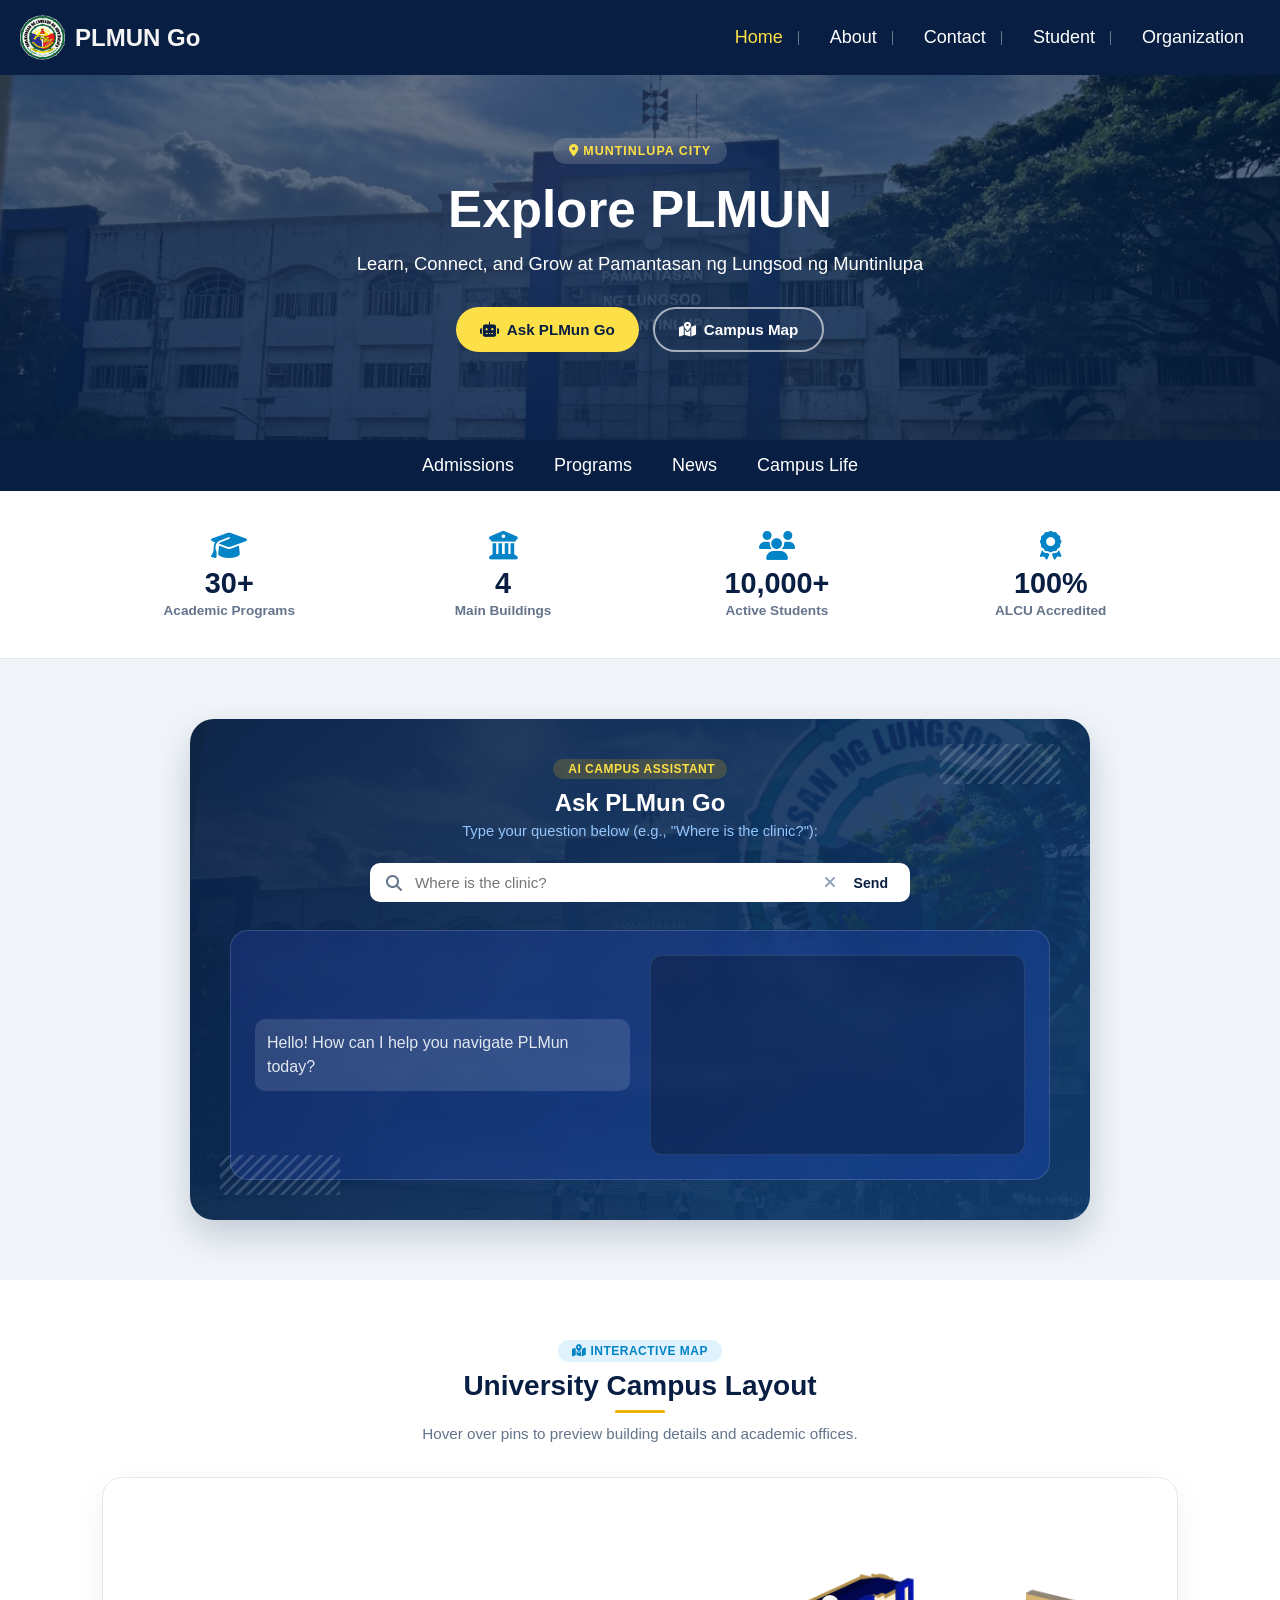
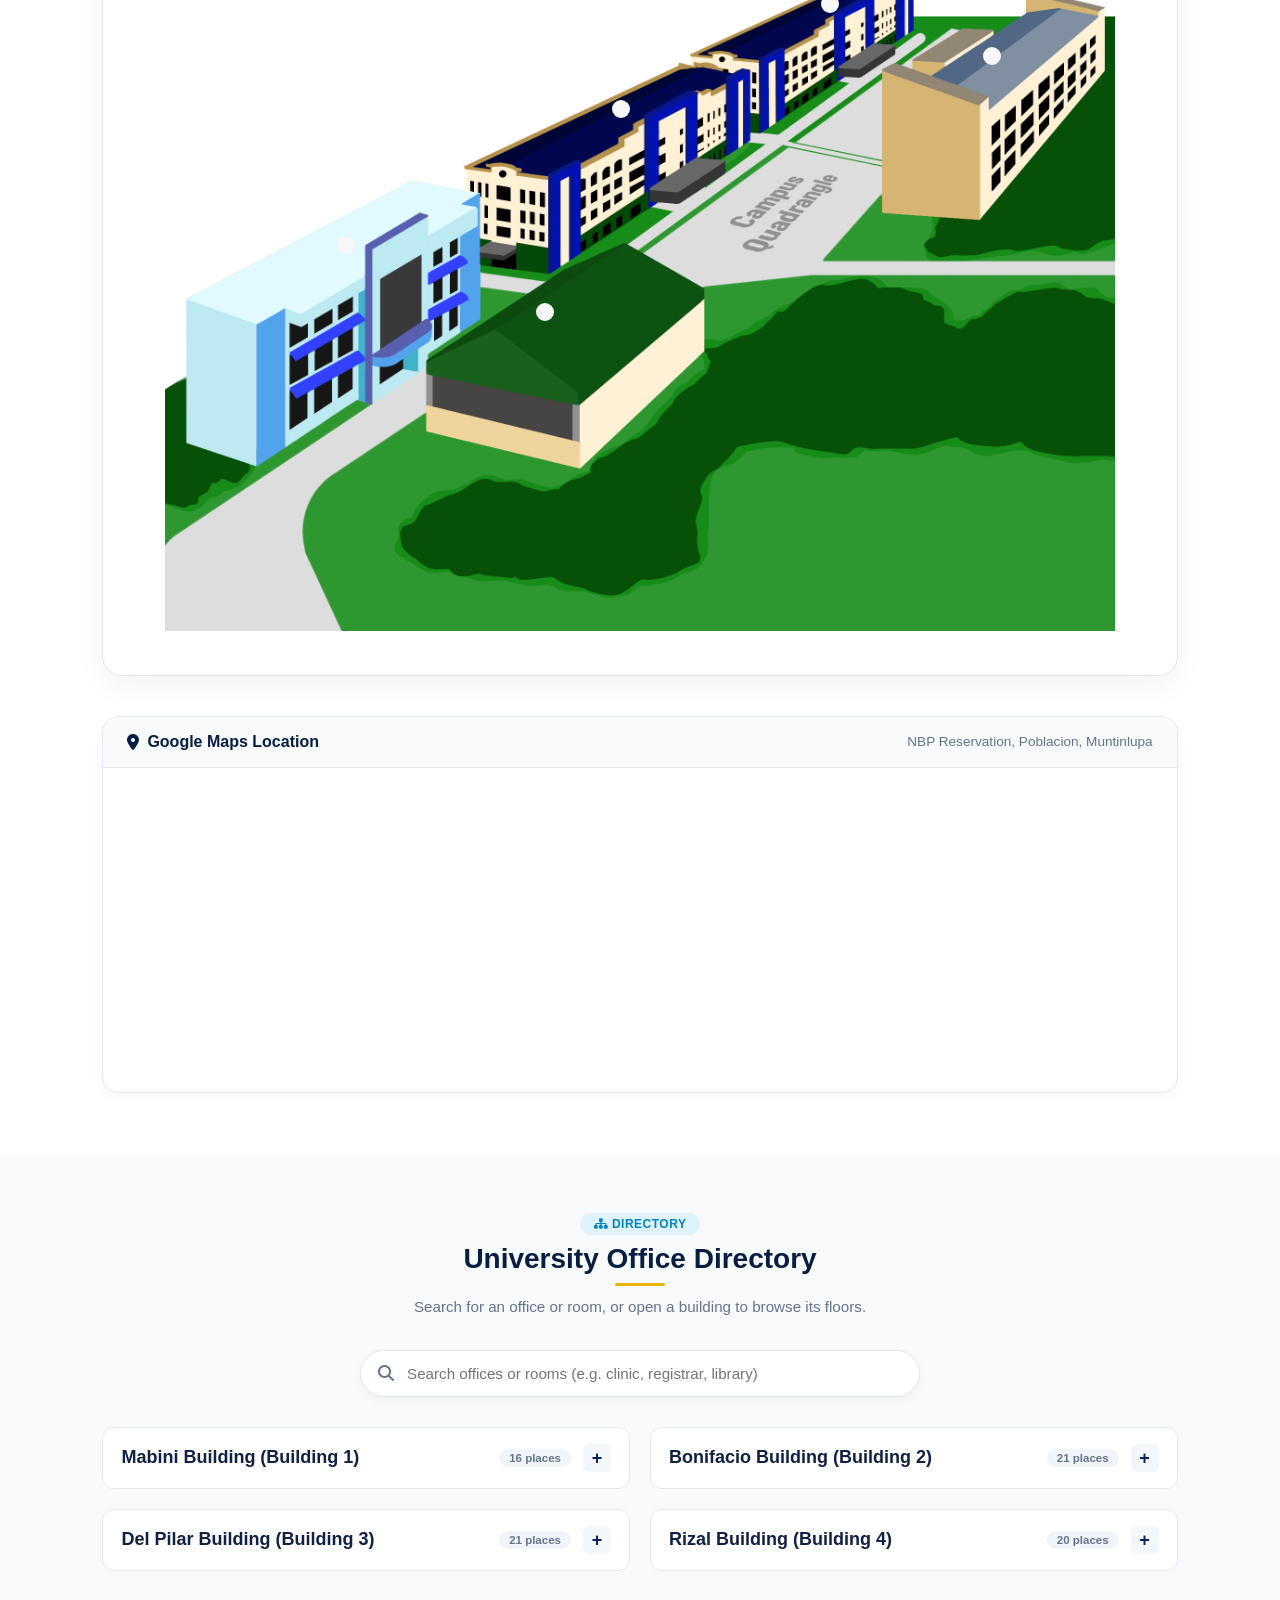
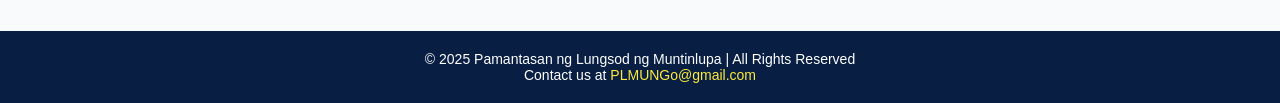
==== commit 0b4ef2ad: "Index" ====
--- a/PLMUN Go/index.html
+++ b/PLMUN Go/index.html
@@ -395,7 +395,7 @@
       <!-- Footer -->
       <footer>
         <p>© 2025 Pamantasan ng Lungsod ng Muntinlupa | All Rights Reserved</p>
-        <p>Contact us at <a href="https://mail.google.com/mail/?view=cm&fs=1&to=plmungo081028@gmail.com" target="_blank">plmungo081028@gmail.com</a></p>
+        <p>Contact us at <a href="https://mail.google.com/mail/?view=cm&fs=1&to=plmungo081028@gmail.com" target="_blank">PLMUNGo@gmail.com</a></p>
       </footer>
 
       
--- a/PLMUN Go/style.css
+++ b/PLMUN Go/style.css
@@ -708,7 +708,6 @@
   color: #081e42;
   letter-spacing: 0.5px; /* Adds a subtle horizontal gap between the letters */
 }
-/* ---------- */
 
 .contact-form-card input,
 .contact-form-card textarea {
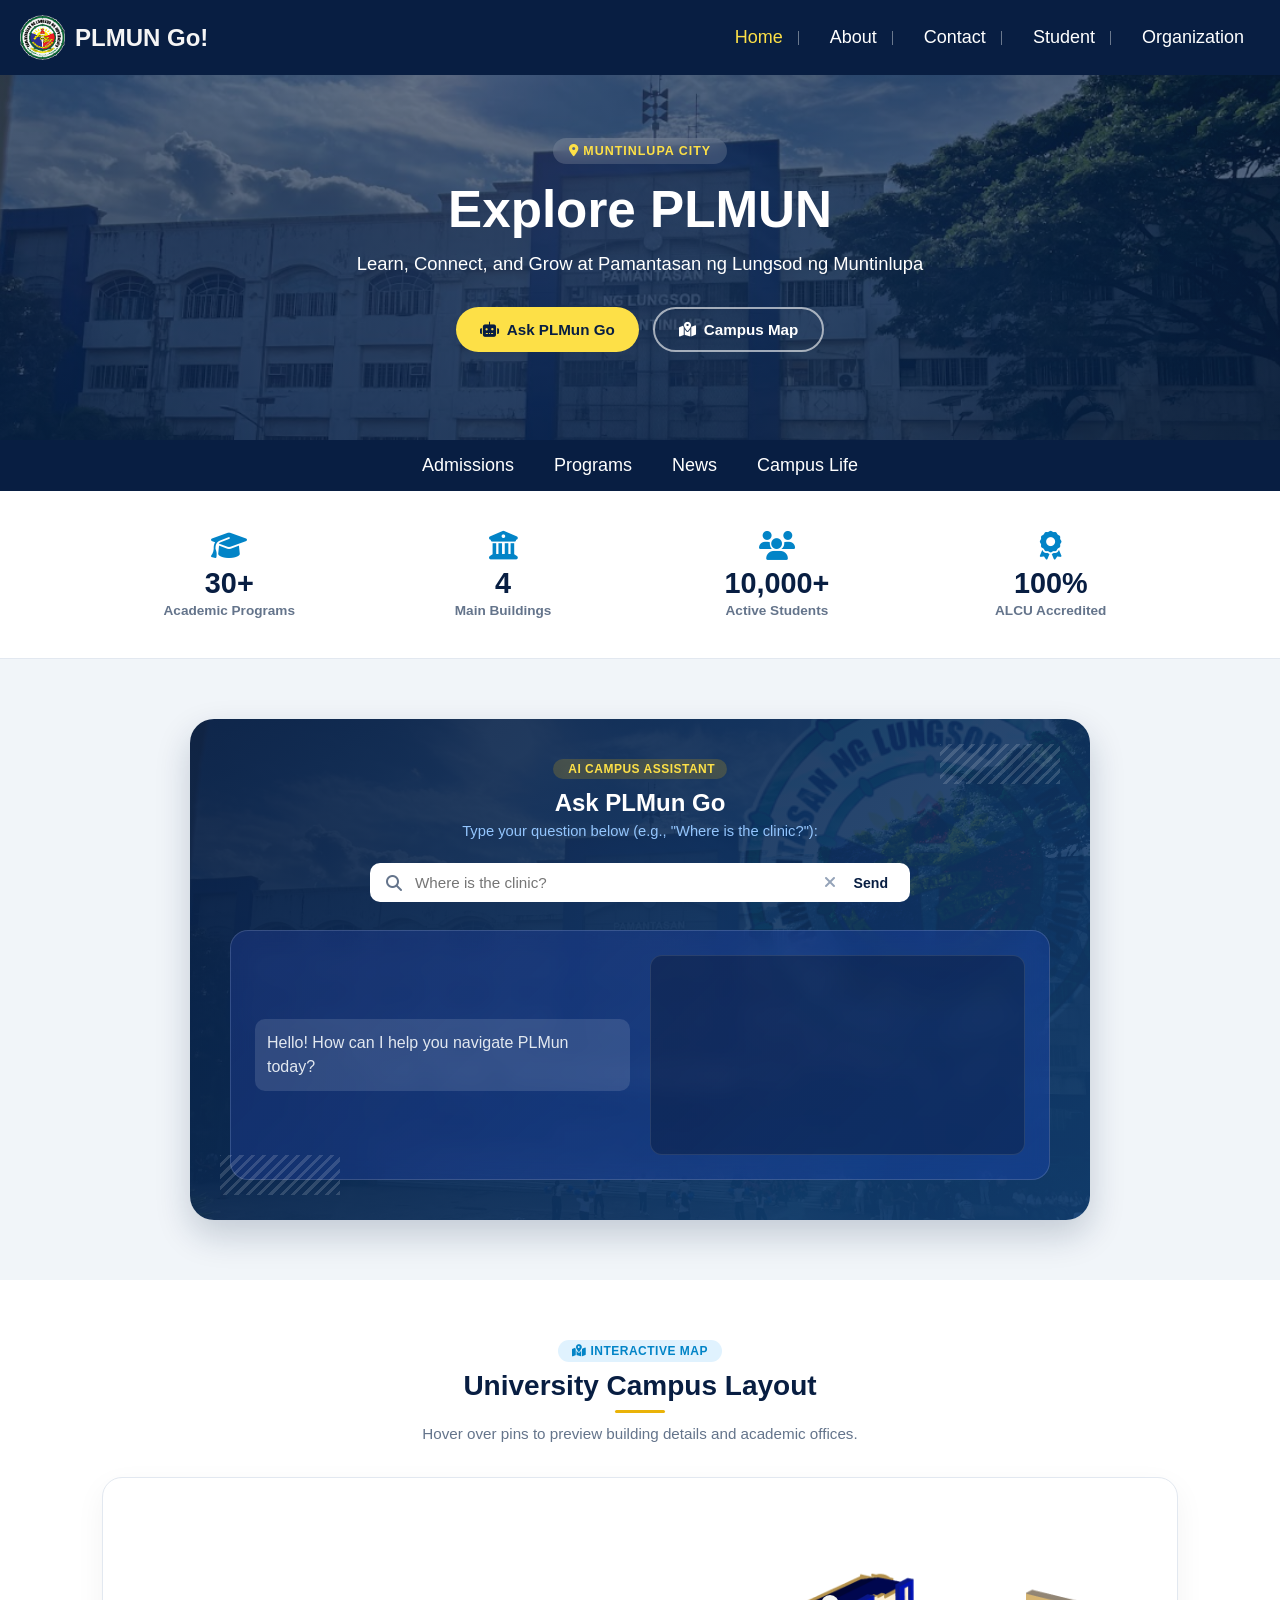
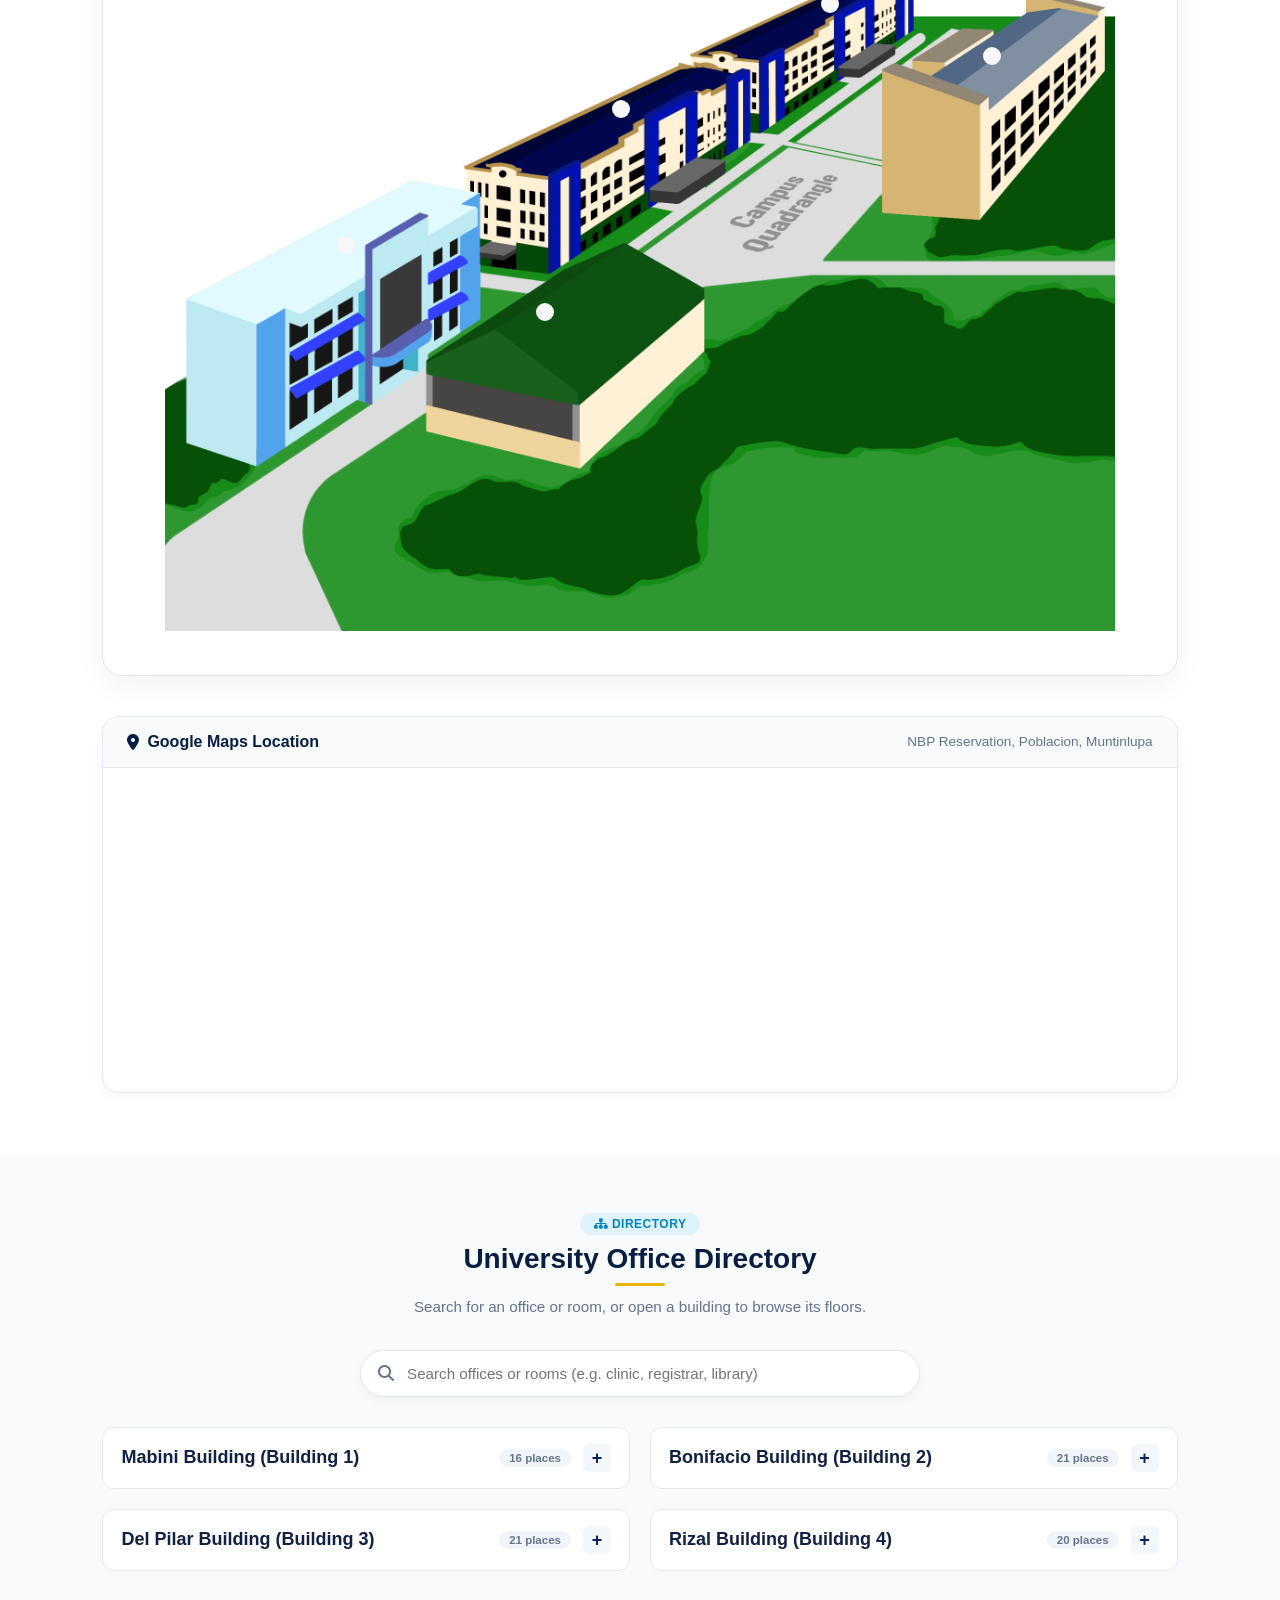
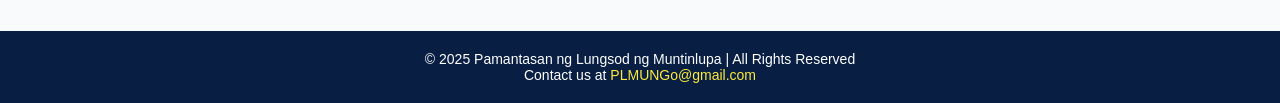
==== commit 8397608f: "PLMUN GO!" ====
--- a/PLMUN Go/index.html
+++ b/PLMUN Go/index.html
@@ -24,7 +24,7 @@
       <nav class="top-nav">
         <div class="logo">
           <img src="images/plmunlogo.png" alt="logo" class="logo-icon">
-          <h1>PLMUN Go</h1>
+          <h1>PLMUN Go!</h1>
         </div>
 
         <div class="nav-toggle">
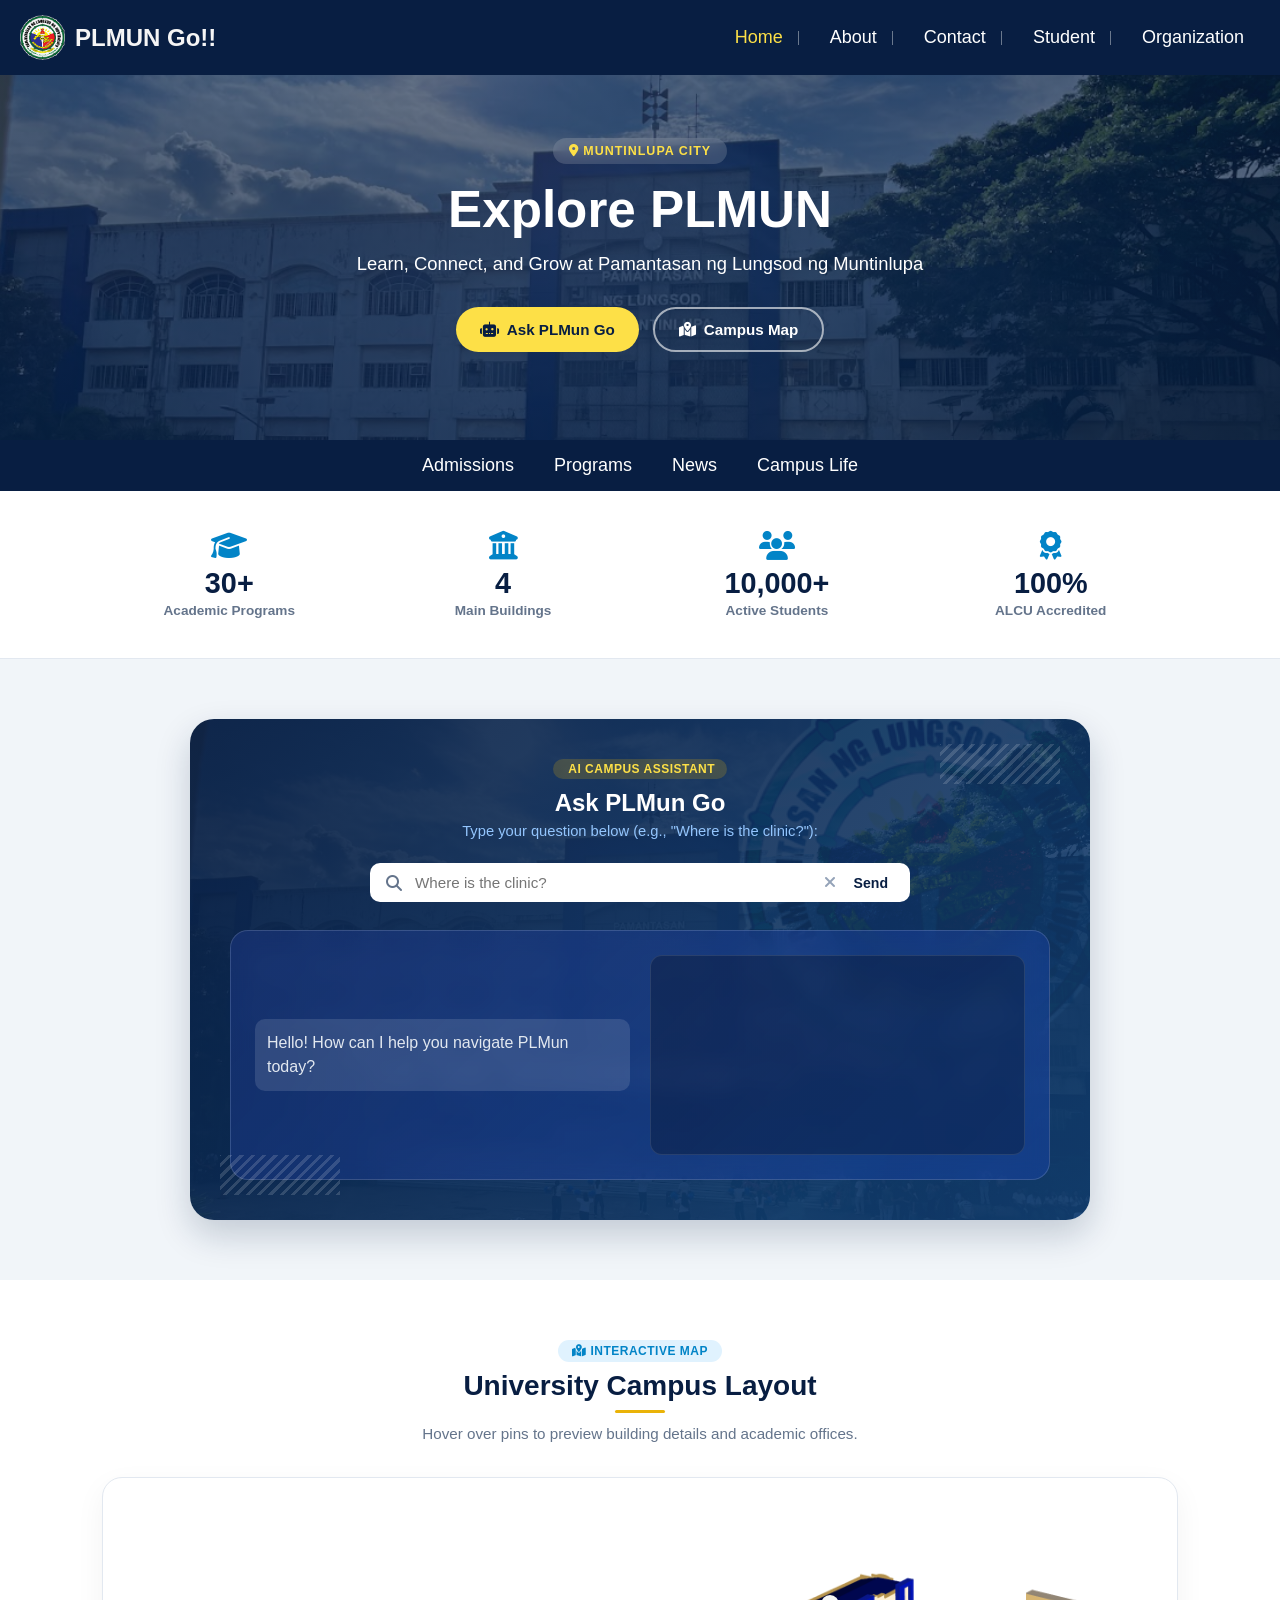
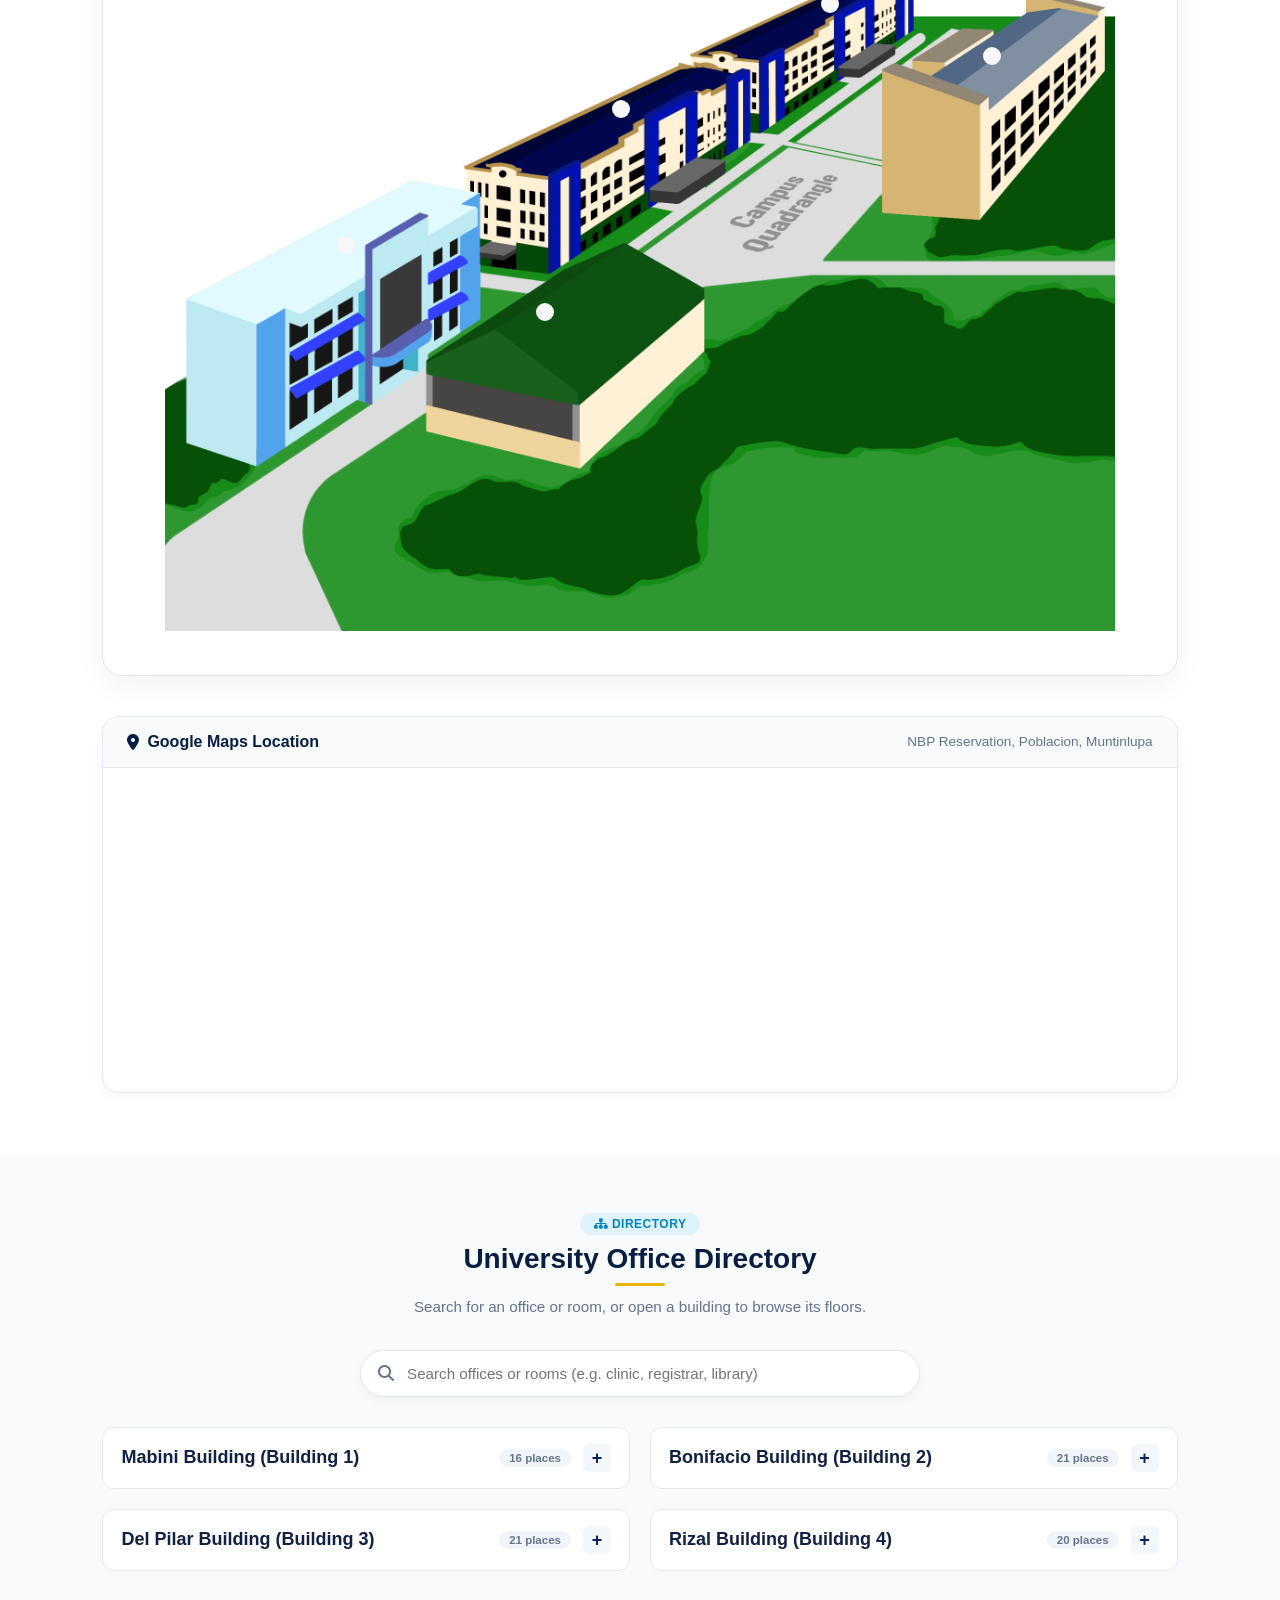
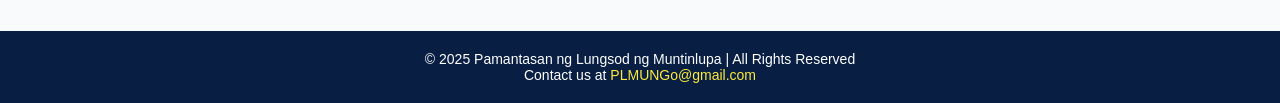
==== commit 9a23b9b7: "PLMUN Go!!" ====
--- a/PLMUN Go/index.html
+++ b/PLMUN Go/index.html
@@ -24,7 +24,7 @@
       <nav class="top-nav">
         <div class="logo">
           <img src="images/plmunlogo.png" alt="logo" class="logo-icon">
-          <h1>PLMUN Go!</h1>
+          <h1>PLMUN Go!!</h1>
         </div>
 
         <div class="nav-toggle">
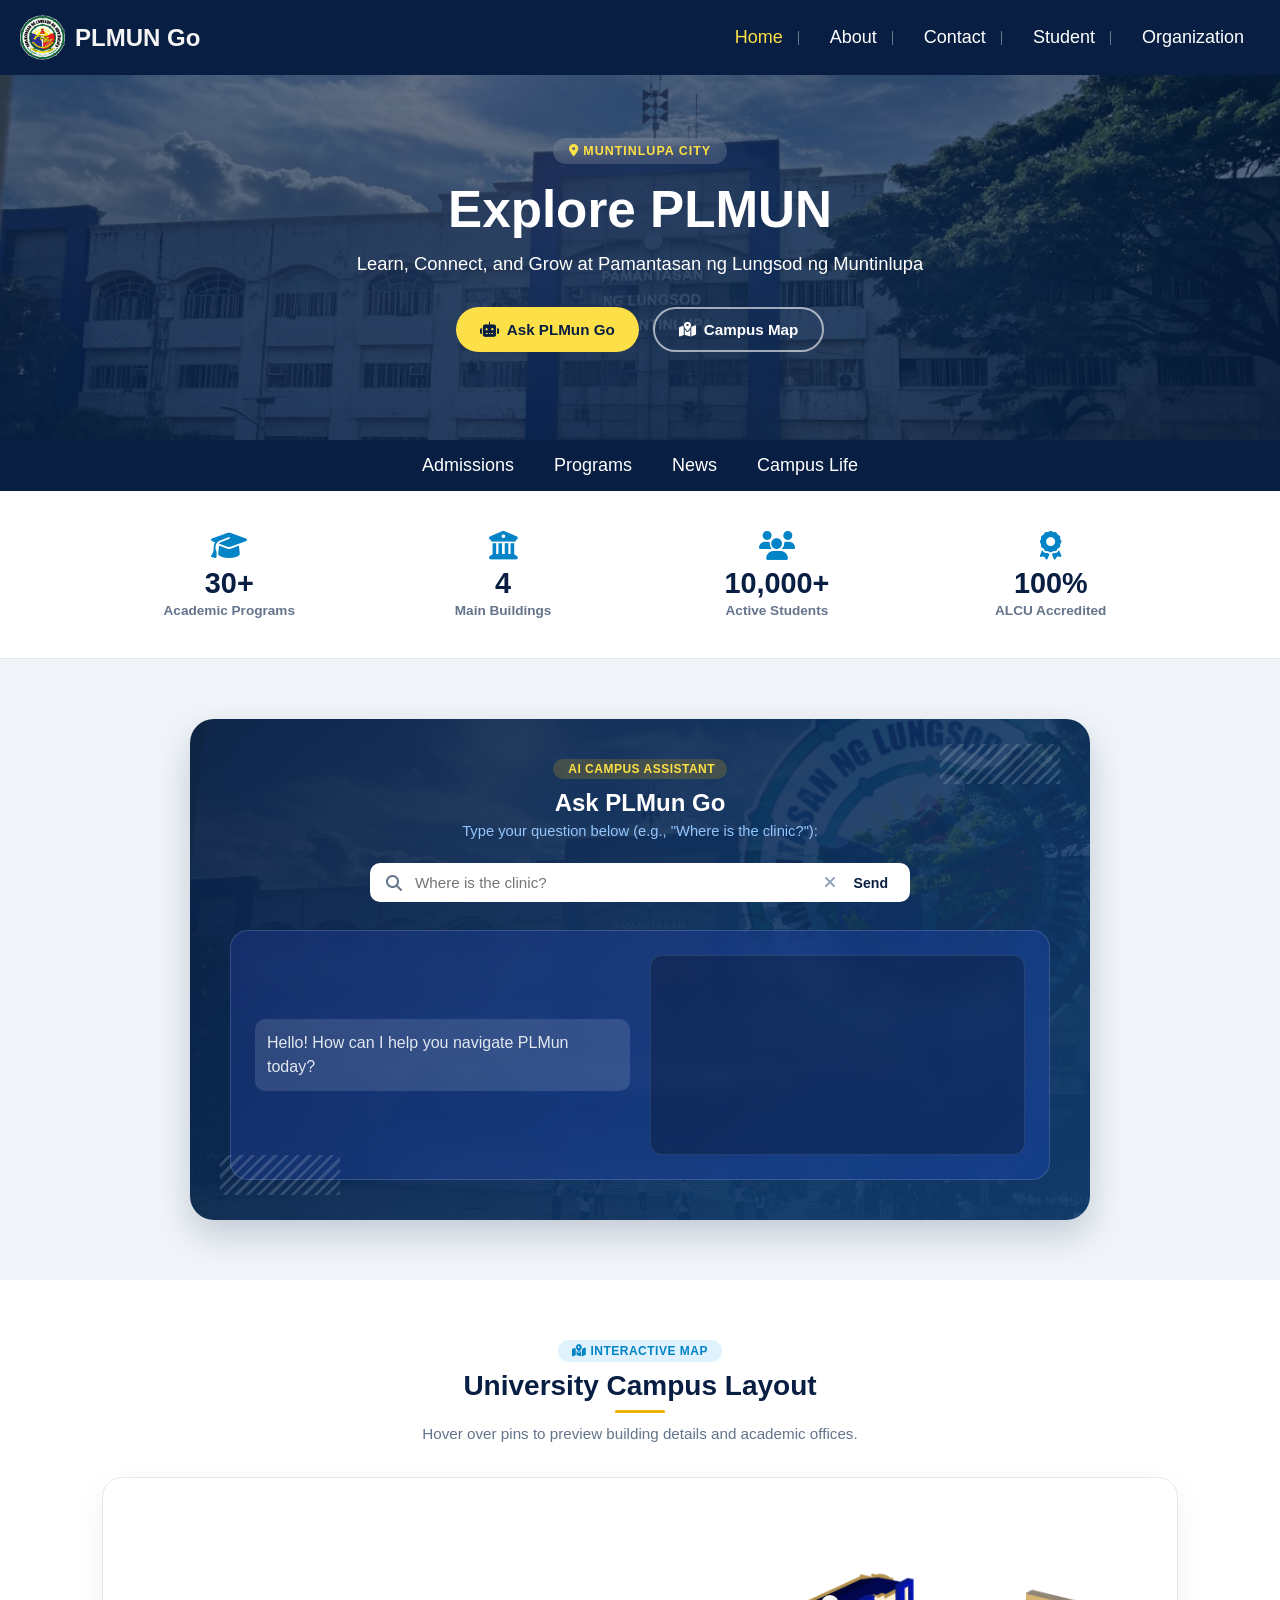
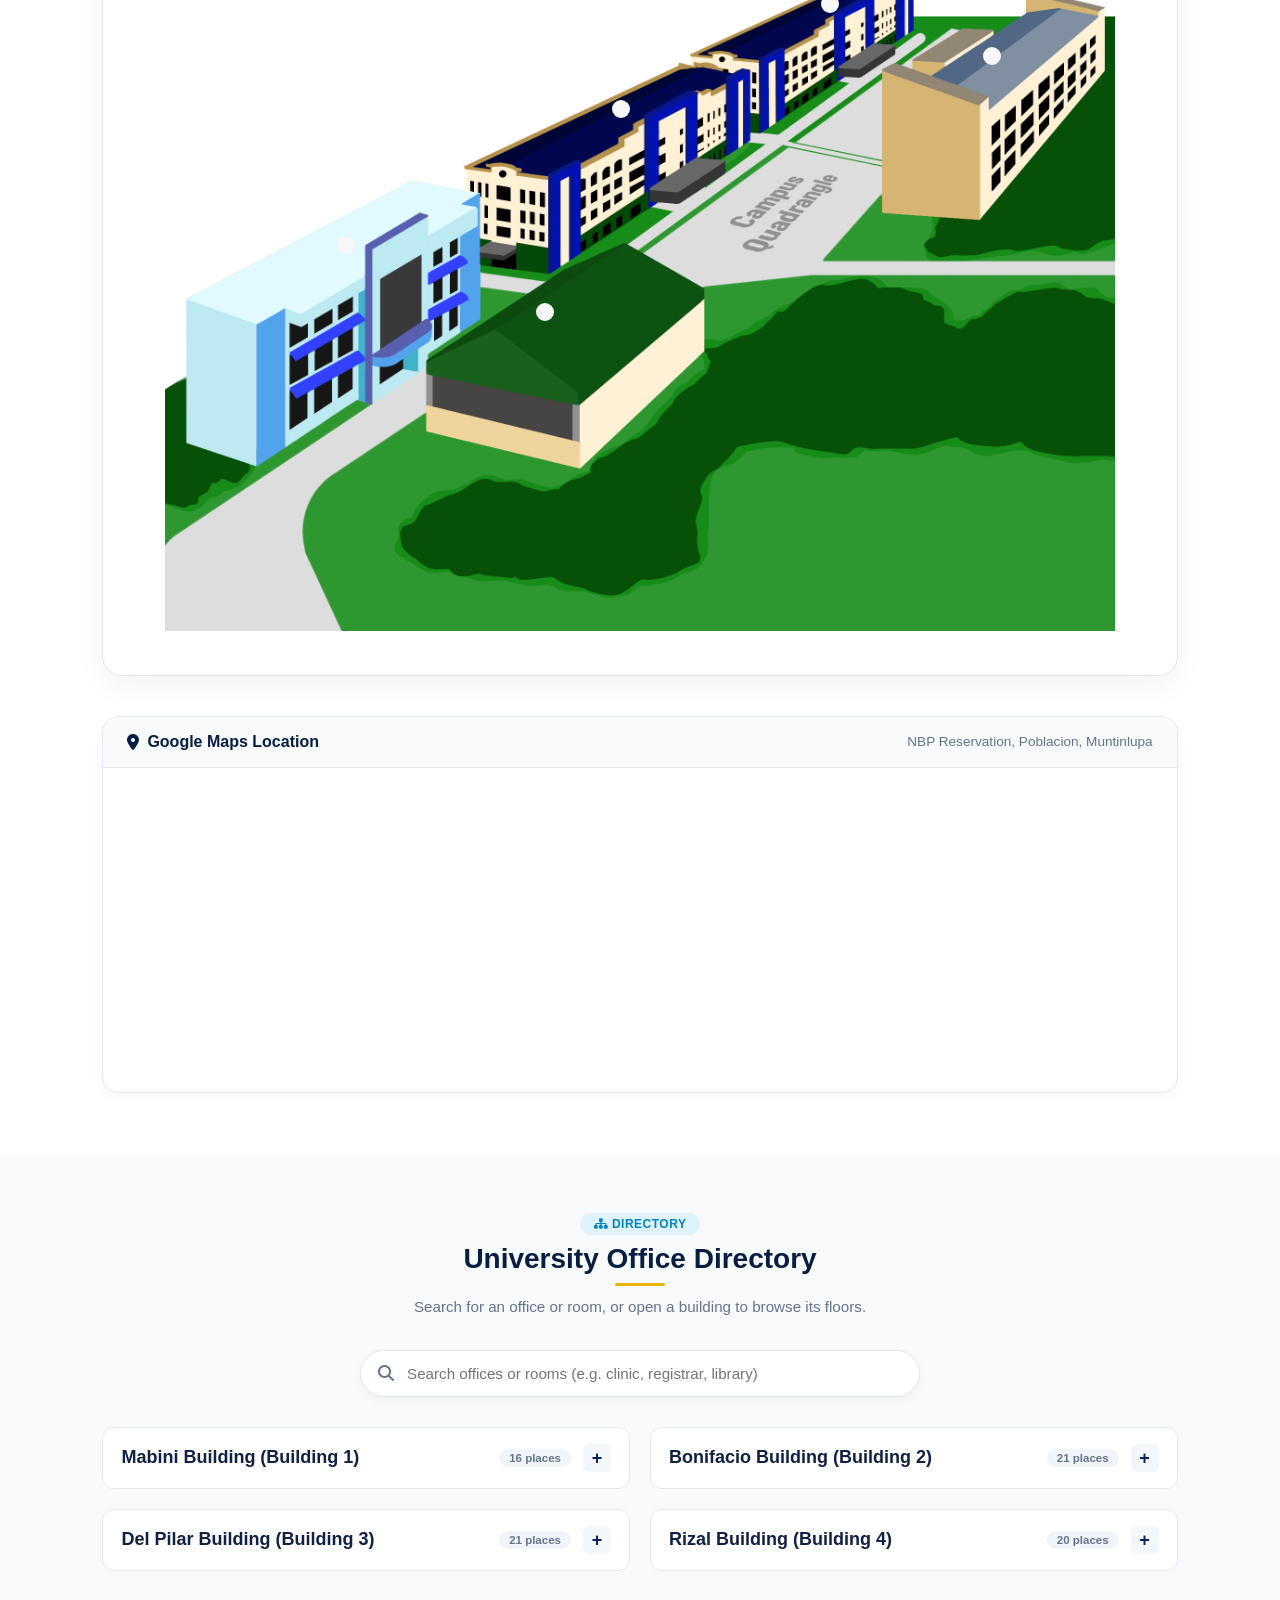
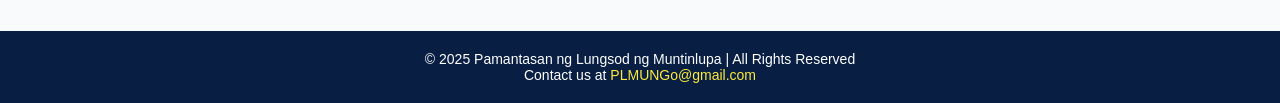
==== commit bbfb682d: "Changes" ====
--- a/PLMUN Go/index.html
+++ b/PLMUN Go/index.html
@@ -24,7 +24,7 @@
       <nav class="top-nav">
         <div class="logo">
           <img src="images/plmunlogo.png" alt="logo" class="logo-icon">
-          <h1>PLMUN Go!!</h1>
+          <h1>PLMUN Go</h1>
         </div>
 
         <div class="nav-toggle">
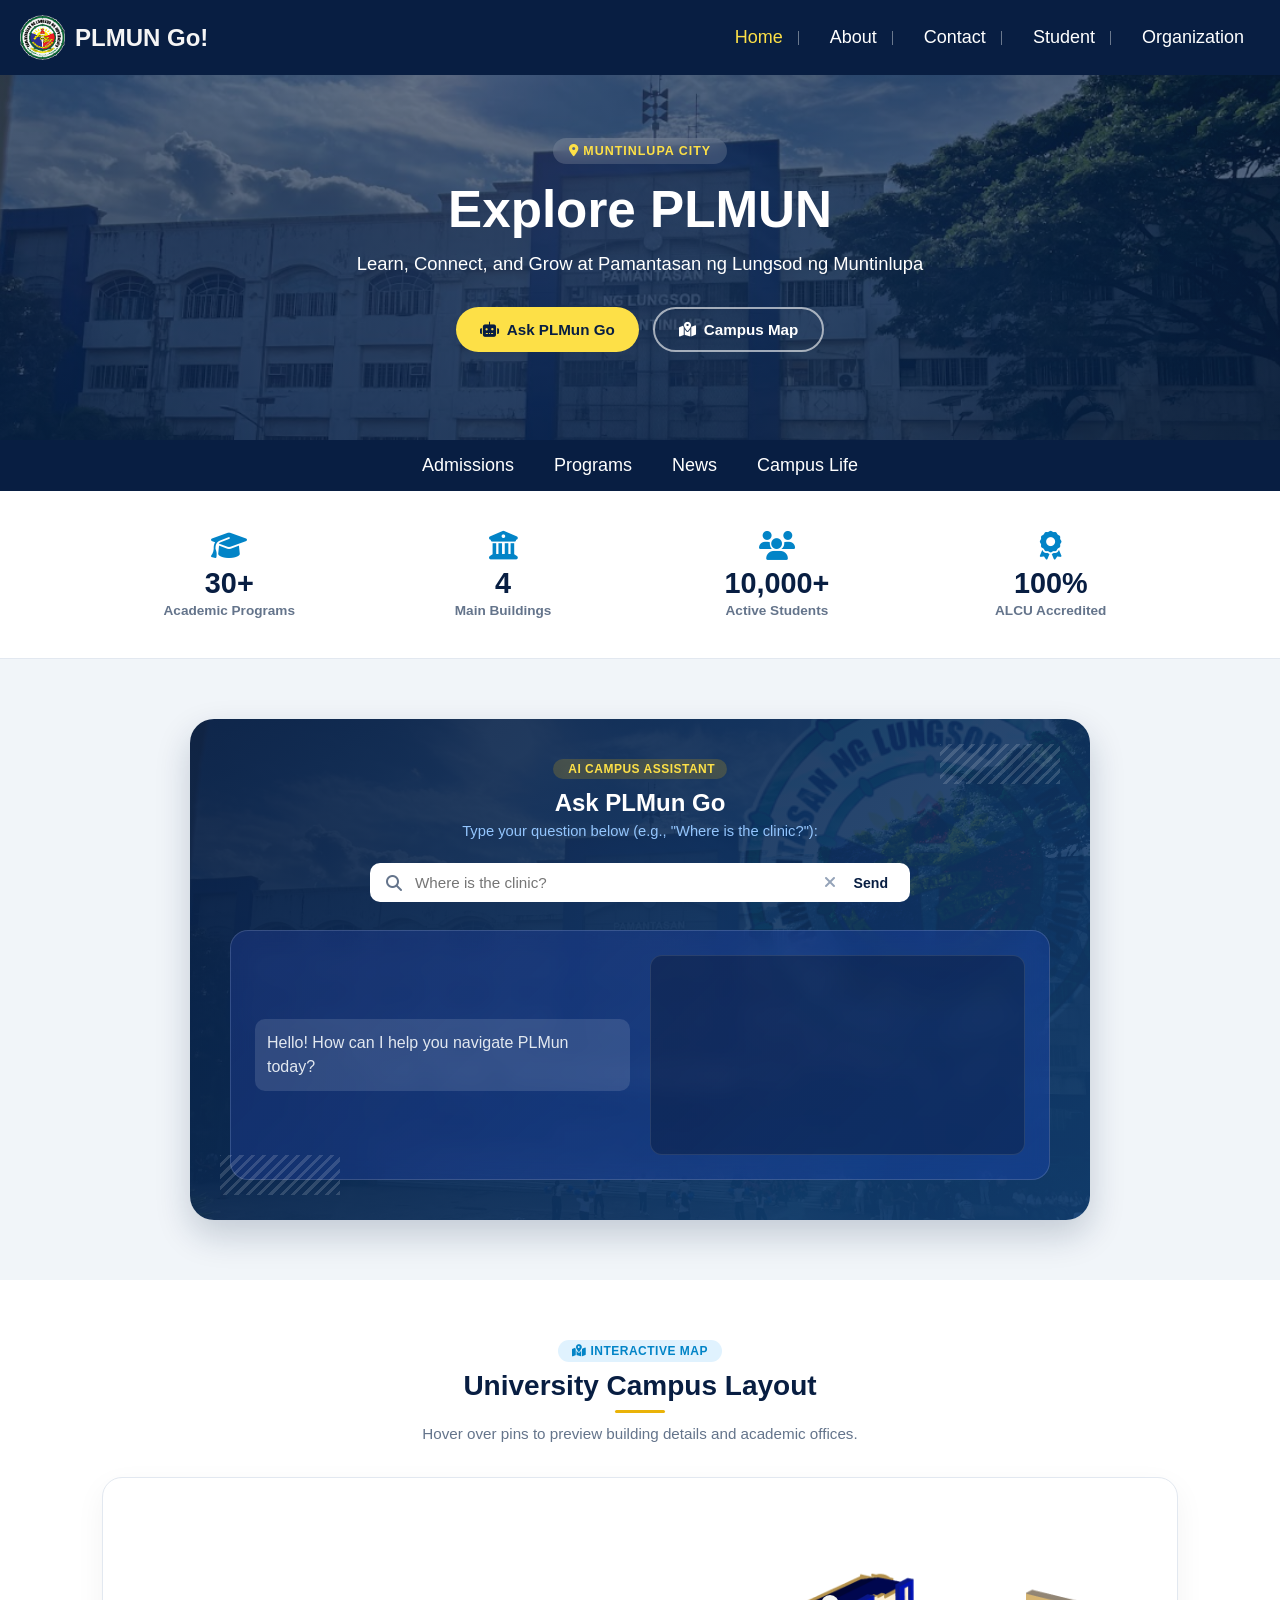
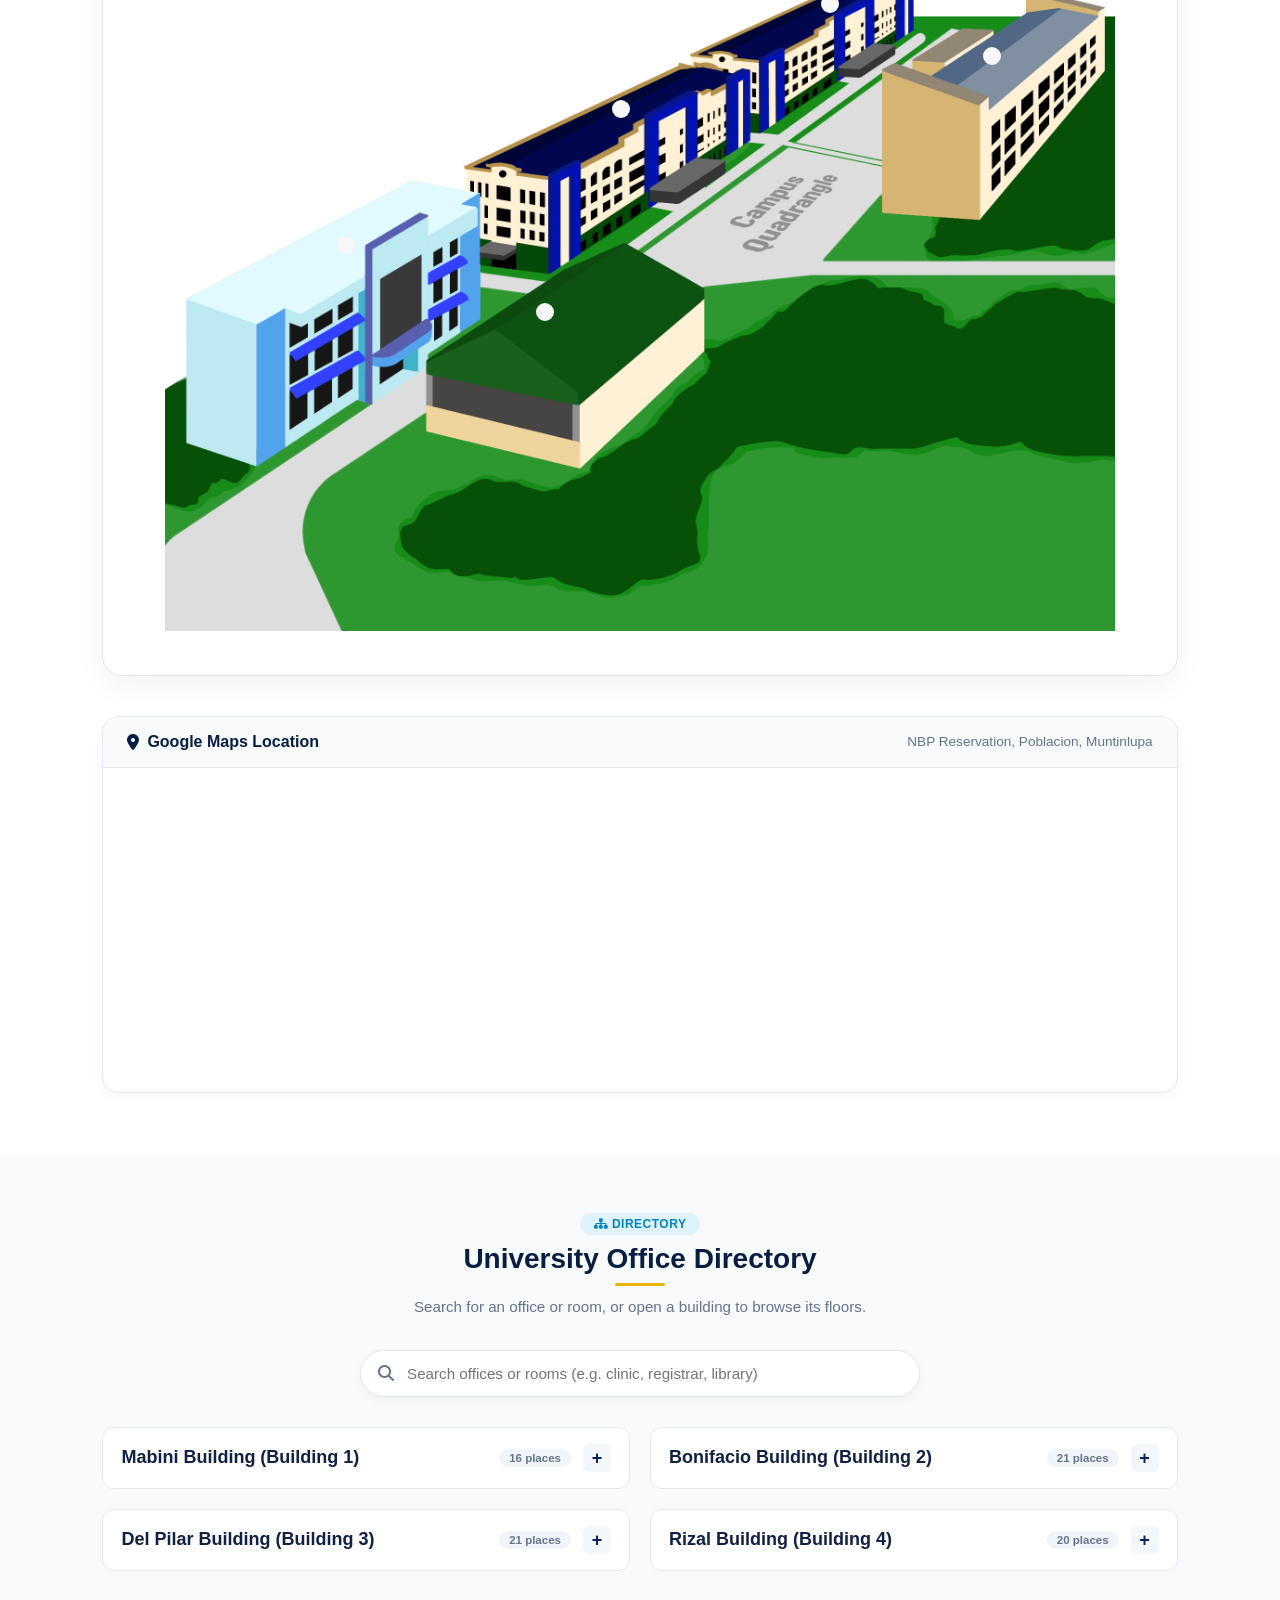
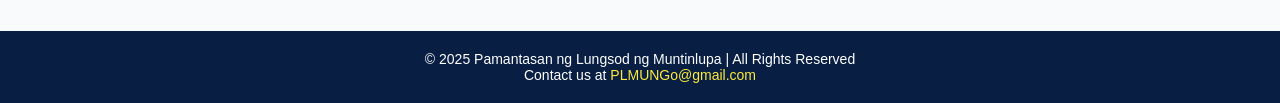
==== commit 139d1a83: "Changes 2" ====
--- a/PLMUN Go/index.html
+++ b/PLMUN Go/index.html
@@ -24,7 +24,7 @@
       <nav class="top-nav">
         <div class="logo">
           <img src="images/plmunlogo.png" alt="logo" class="logo-icon">
-          <h1>PLMUN Go</h1>
+          <h1>PLMUN Go!</h1>
         </div>
 
         <div class="nav-toggle">
